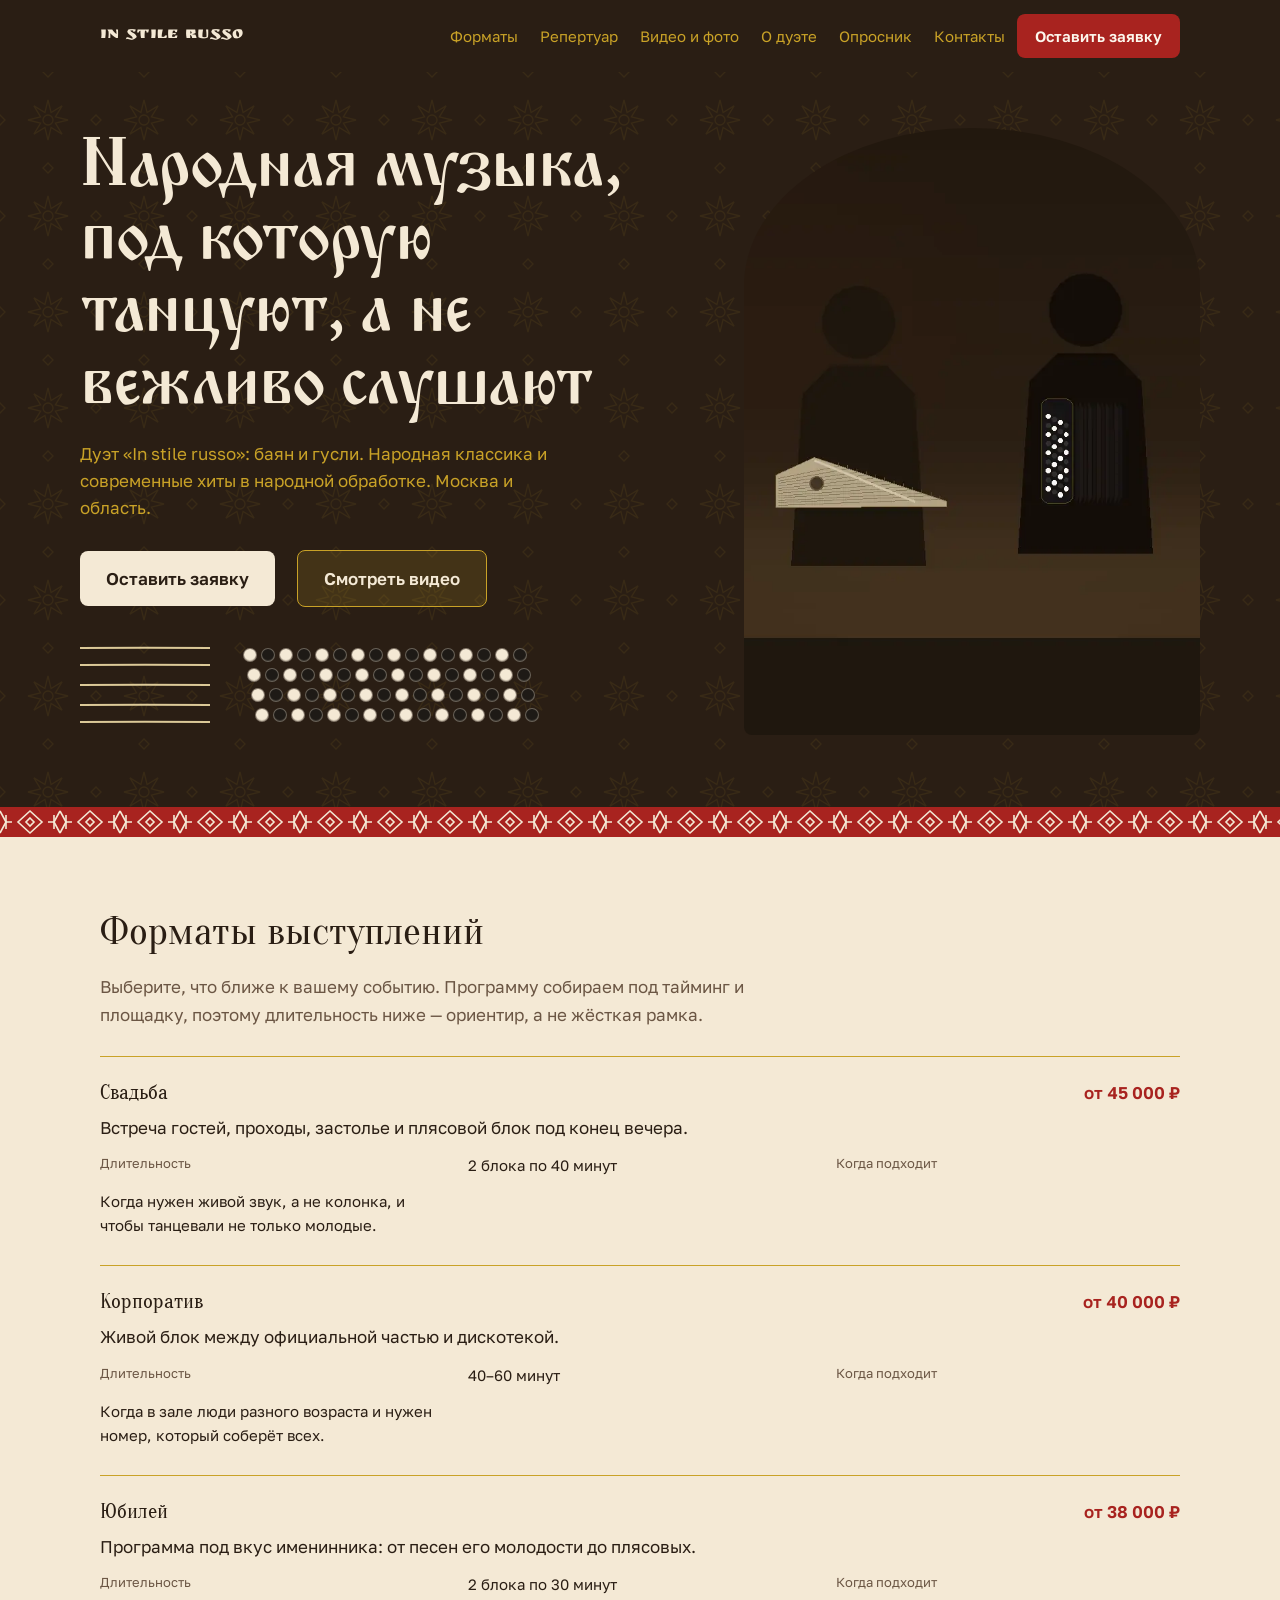
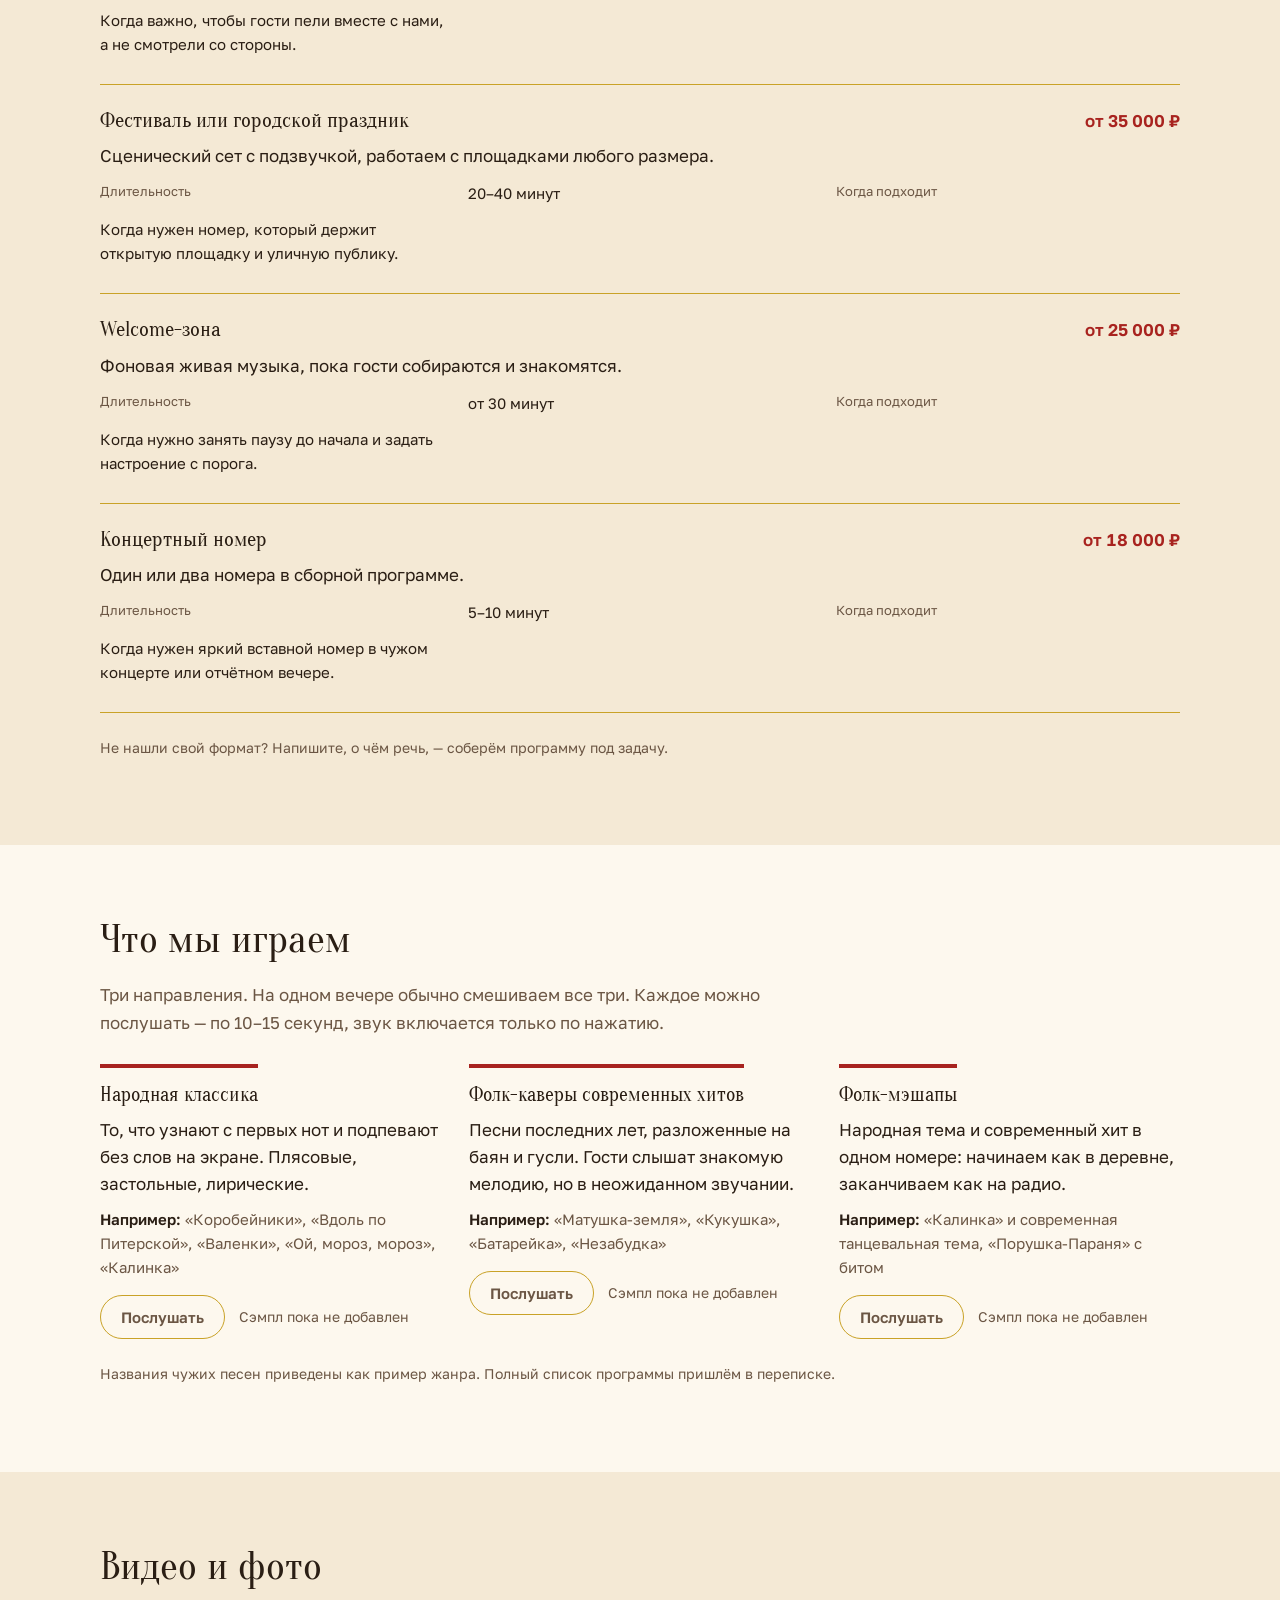
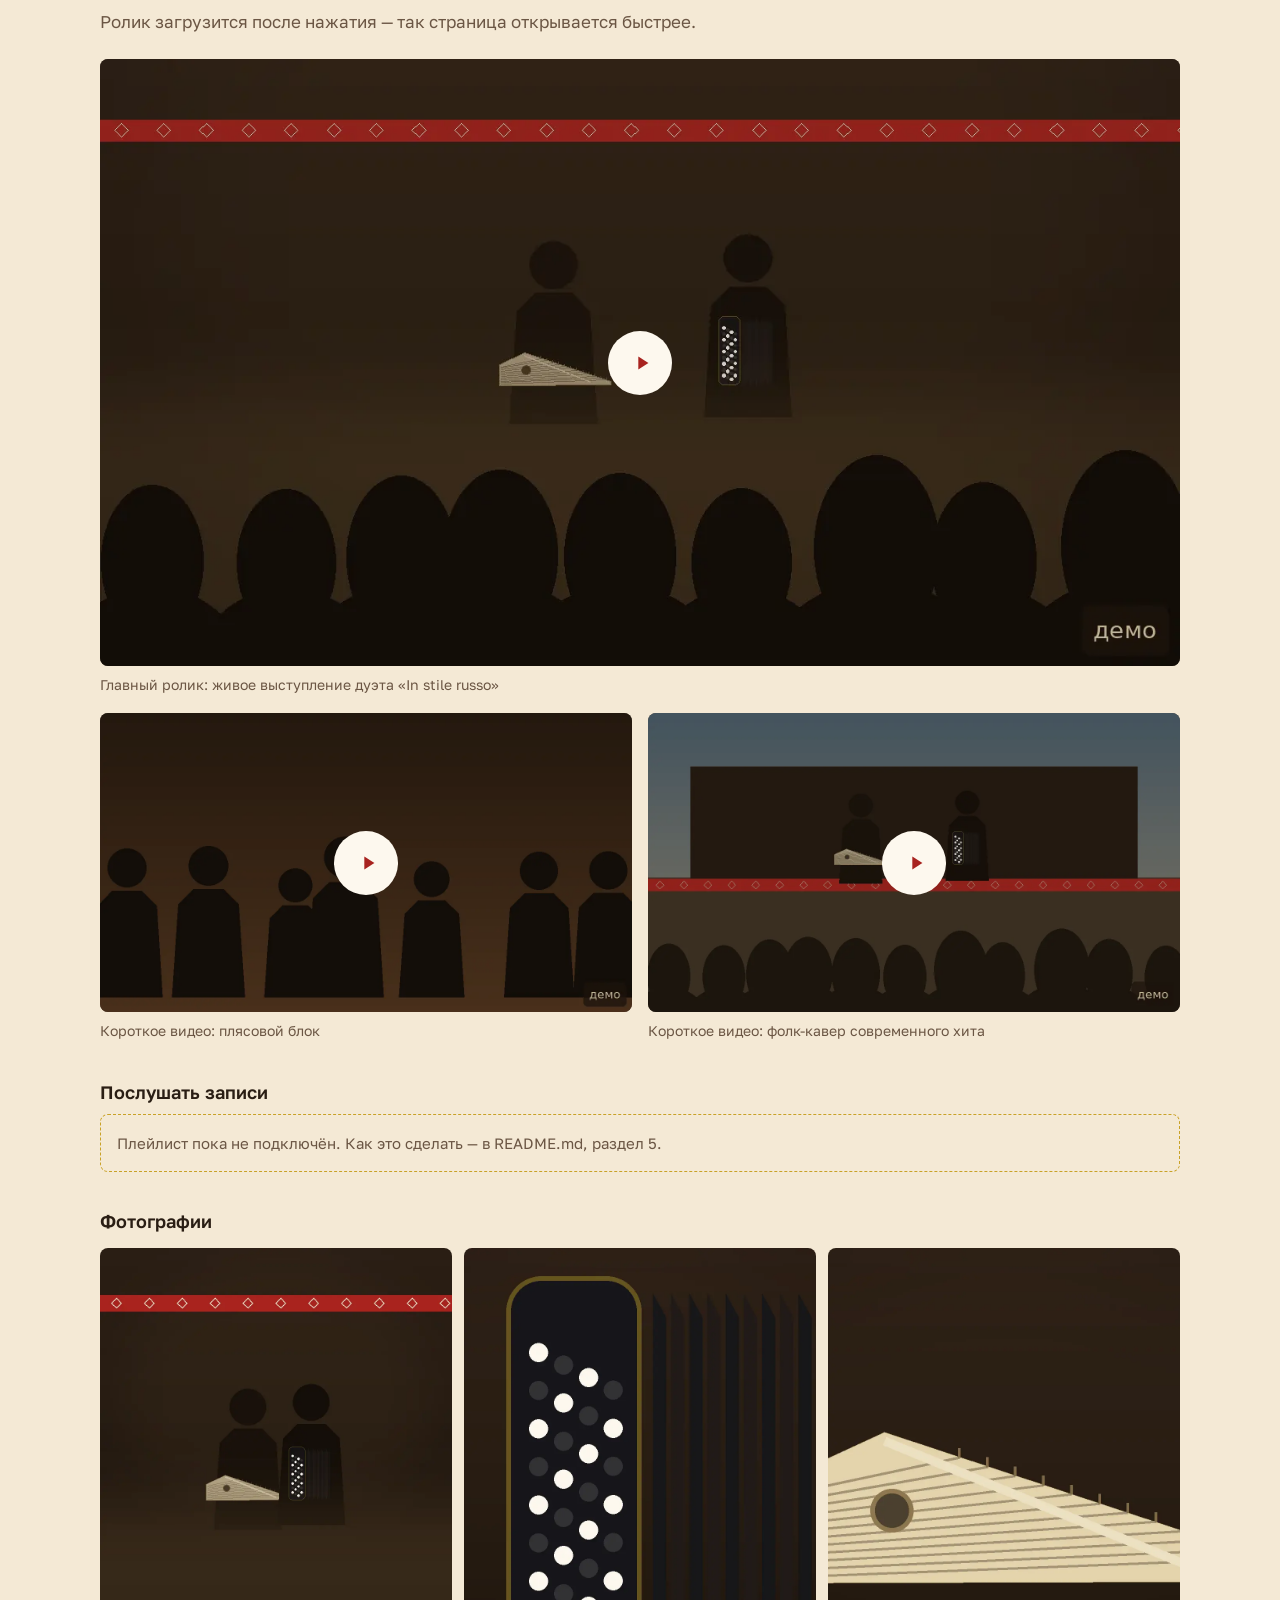
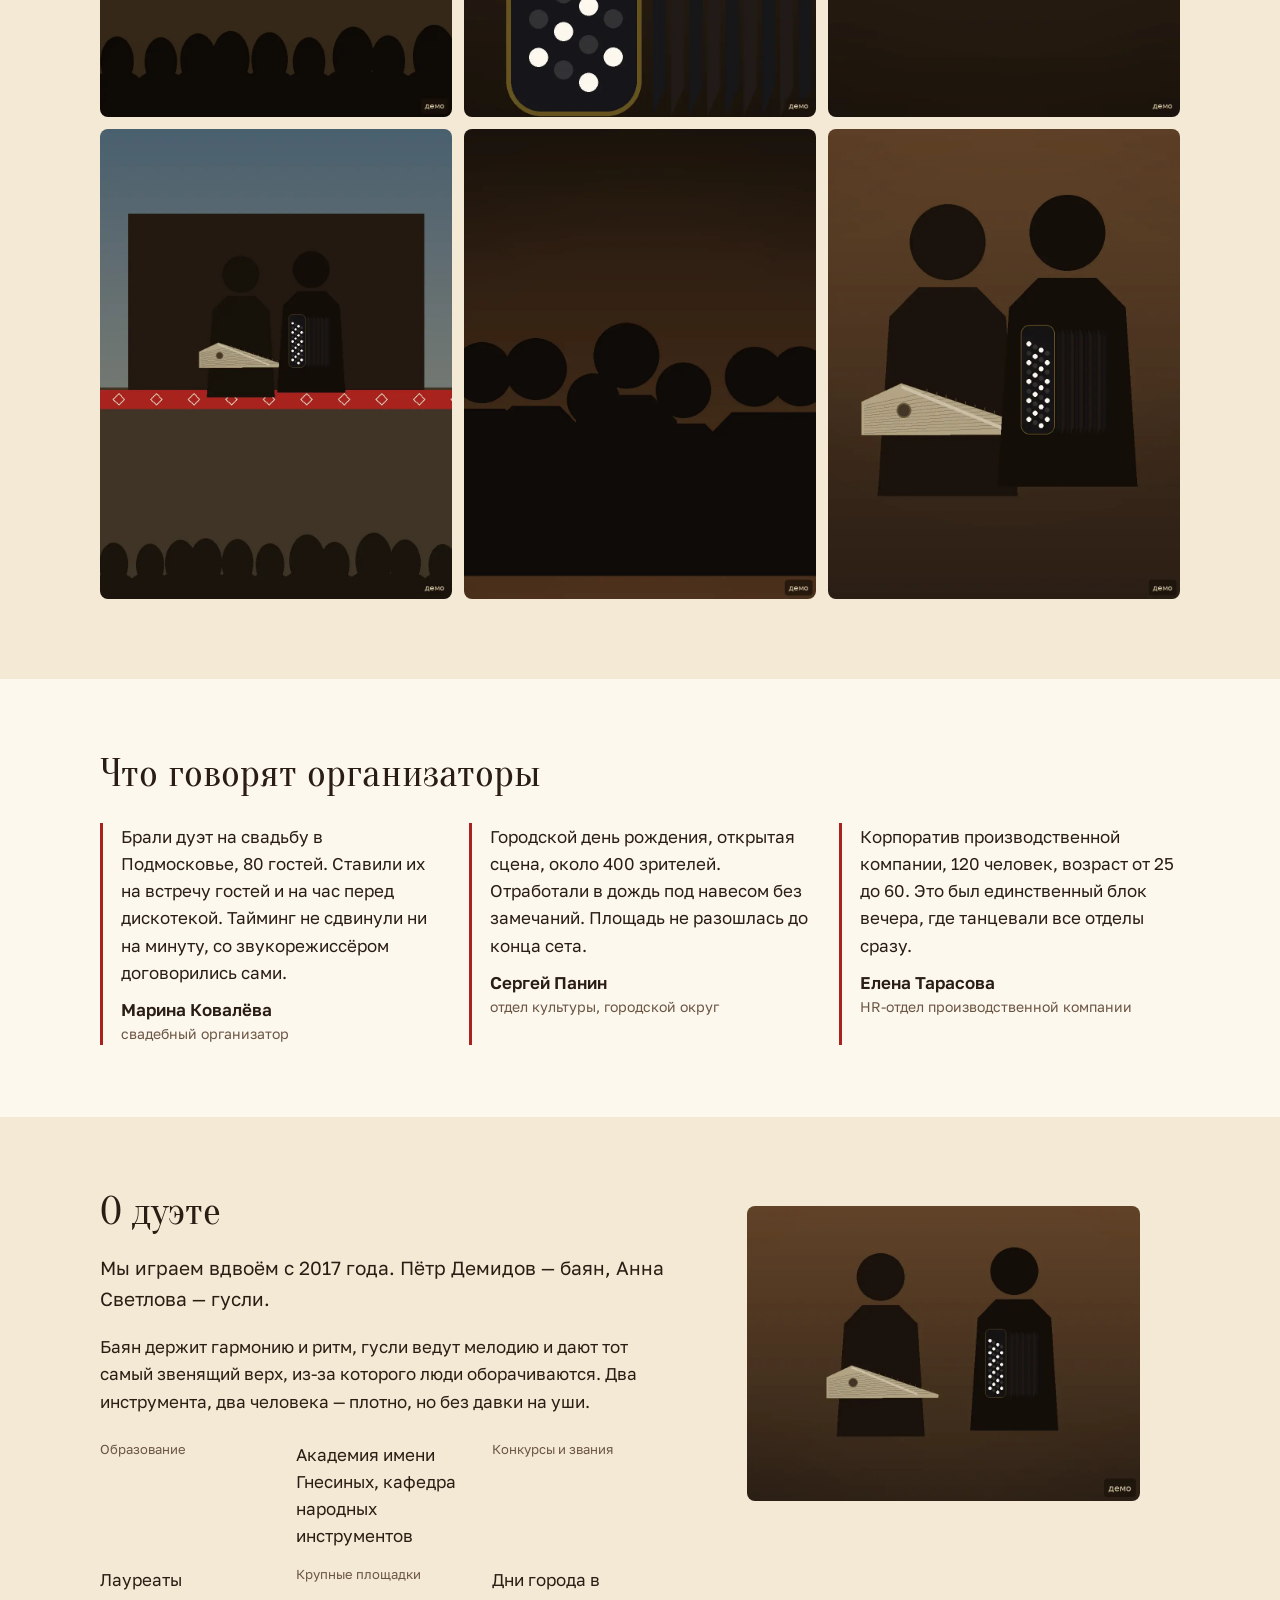
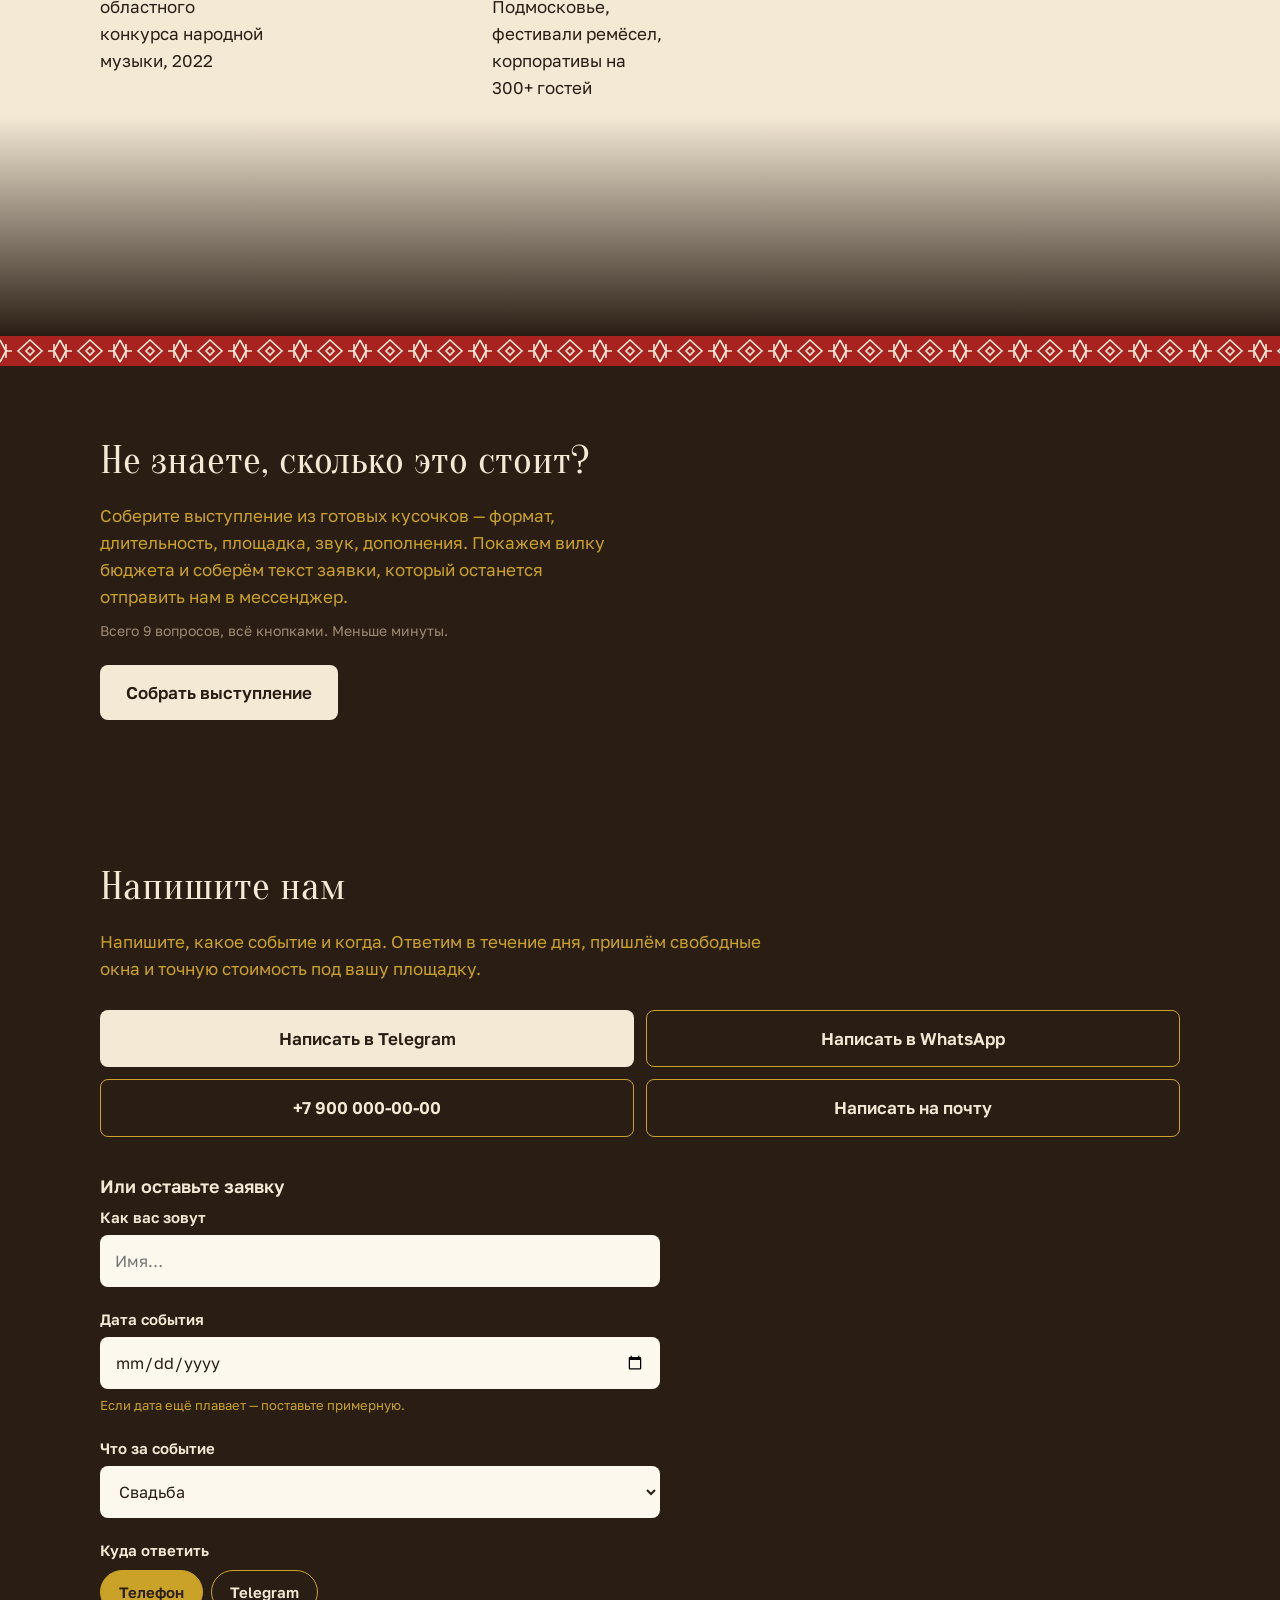
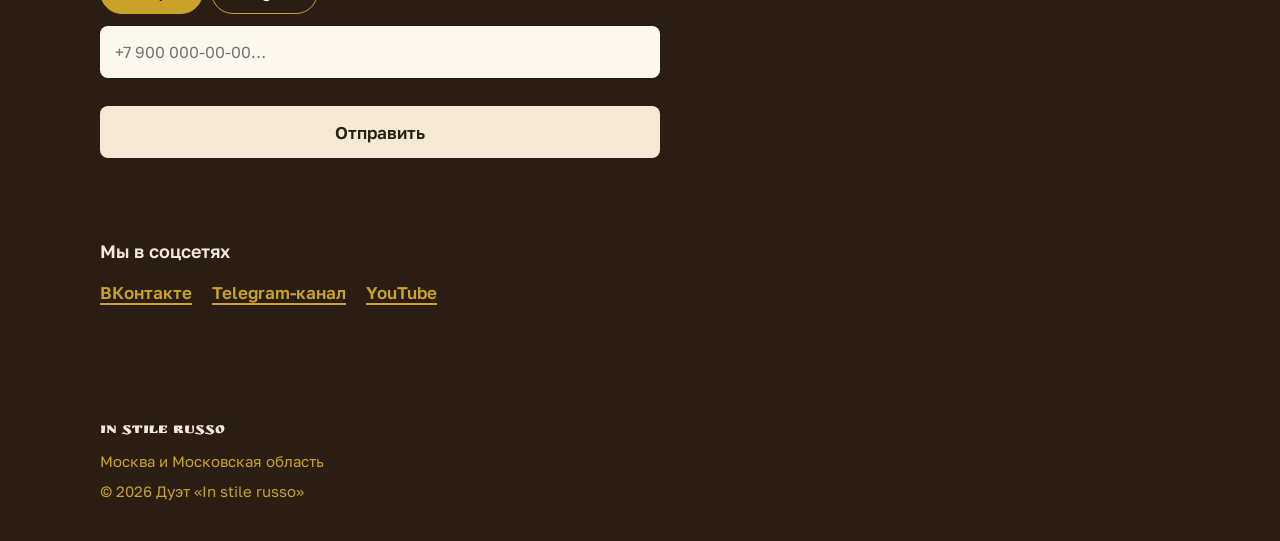
==== docs/index.html @ bb3f5e69 "feat: docs/ — a shareable demo build for GitHub Pages Ссылку на превью в claude.ai из России без VPN" ====
<!doctype html>
<html lang="ru">
<head>
<meta charset="utf-8">
<!-- interactive-widget=resizes-content: когда открывается экранная
     клавиатура, страница ужимается под неё, а не остаётся во весь экран.
     Без этого поля ввода прячутся за клавиатурой. -->
<meta name="viewport" content="width=device-width, initial-scale=1, interactive-widget=resizes-content">
<meta name="theme-color" content="#191512">

<!-- ===========================================================================
     ТЕГИ ДЛЯ ПОИСКОВИКОВ И МЕССЕНДЖЕРОВ.
     Это единственное место вне content.js, где лежит текст.
     Причина: когда ссылку кидают в Telegram или WhatsApp, их роботы
     не запускают скрипты и читают только эти строки.
     Если правите тексты в content.js (раздел 10) — продублируйте их здесь.
     =========================================================================== -->
<title>Заказать музыкантов на праздник в Москве: дуэт баяна и гуслей — In stile russo</title>
<meta name="description" content="Дуэт народных инструментов «In stile russo»: баян и гусли на свадьбу, корпоратив, юбилей и городской праздник в Москве. Народная классика и современные хиты в народной обработке. Видео, форматы, стоимость.">

<meta property="og:type" content="website">
<meta property="og:site_name" content="In stile russo">
<meta property="og:title" content="Дуэт баяна и гуслей на праздник в Москве — In stile russo">
<meta property="og:description" content="Народная классика и современные хиты в народной обработке. Свадьбы, корпоративы, городские праздники.">
<meta property="og:image" content="img/og.webp">
<meta property="og:image:alt" content="Дуэт «In stile russo»: баян и гусли">
<meta property="og:locale" content="ru_RU">
<meta name="twitter:card" content="summary_large_image">

<meta name="robots" content="noindex, nofollow">
<link rel="canonical" href="https://nmoskalev10.github.io/praktika">

<link rel="icon" href="favicon/favicon.svg" type="image/svg+xml">
<link rel="icon" href="favicon/favicon-32.png" sizes="32x32" type="image/png">
<link rel="apple-touch-icon" href="favicon/apple-touch-icon.png">

<link rel="preconnect" href="https://fonts.googleapis.com">
<link rel="preconnect" href="https://fonts.gstatic.com" crossorigin>
<link rel="stylesheet" href="https://fonts.googleapis.com/css2?family=Golos+Text:wght@400;600&family=Monomakh&family=Oranienbaum&family=Ruslan+Display&display=swap">
<link rel="stylesheet" href="style.css">

<!-- Тексты и логика. defer: браузер сначала разбирает всю разметку,
     затем сразу выполняет оба файла — до первой отрисовки, поэтому
     страница не успевает мелькнуть пустой. -->
<script src="content.js" defer></script>
<script src="script.js" defer></script>

<!-- Страховка: без скриптов или при ошибке в них страница всё равно
     показывается, просто без подставленных текстов. -->
<noscript><style>body { visibility: visible !important; }</style></noscript>
<script>setTimeout(function () { document.documentElement.classList.add('ready'); }, 2000);</script>

<script type="application/ld+json">
{
  "@context": "https://schema.org",
  "@type": "MusicGroup",
  "name": "In stile russo",
  "alternateName": "Дуэт народных инструментов «In stile russo»",
  "genre": ["Русская народная музыка", "Фолк-кроссовер"],
  "description": "Дуэт баяна и гуслей: народная классика и современные хиты в народной обработке. Выступления на свадьбах, корпоративах, юбилеях и городских праздниках.",
  "url": "https://nmoskalev10.github.io/praktika",
  "image": "https://nmoskalev10.github.io/praktika/img/og.webp",
  "areaServed": { "@type": "City", "name": "Москва" },
  "location": { "@type": "Place", "address": { "@type": "PostalAddress", "addressLocality": "Москва", "addressCountry": "RU" } },
  "member": [
    { "@type": "Person", "name": "Пётр Демидов" },
    { "@type": "Person", "name": "Анна Светлова" }
  ],
  "telephone": "+79000000000",
  "email": "privet@example.com",
  "sameAs": ["https://example.com/instilerusso", "https://example.com/instilerusso_channel", "https://example.com/@instilerusso"]
}
</script>
</head>

<body>

<a class="skip-link" href="#main" data-text="ui.skipLink"></a>

<header class="header" id="header">
  <div class="header__inner">
    <a class="brand" href="#top" data-text="brand.name" translate="no"></a>
    <nav class="nav" aria-label="" data-attr-aria-label="ui.navLabel">
      <ul class="nav__list" id="nav-list"></ul>
    </nav>
    <a class="btn btn--compact header__cta" href="#contacts" data-text="cta"></a>
  </div>
</header>

<main id="main">

  <!-- ПЕРВЫЙ ЭКРАН -->
  <section class="hero" id="top">
    <div class="hero__pattern" aria-hidden="true"></div>
    <div class="hero__inner">
      <div class="hero__text">
        <h1 class="hero__title" data-text="hero.title"></h1>
        <p class="hero__subtitle" data-text="hero.subtitle"></p>
        <div class="hero__actions">
          <a class="btn btn--primary" href="#contacts" data-text="cta"></a>
          <a class="btn btn--ghost hero__video-link" href="#media" data-text="hero.secondaryLink"></a>
        </div>
        <!-- Два инструмента дуэта. Слева струны гуслей: в покое дуга
             сплющена в прямую линию, при щипке распрямляется и затухает.
             Справа правая клавиатура баяна — круглые кнопки косыми рядами,
             они утапливаются при нажатии. Всё на transform. -->
        <div class="duet" aria-hidden="true">
          <div class="strings" id="strings"></div>
          <div class="keys" id="keys"></div>
        </div>
      </div>
      <figure class="hero__figure">
        <img class="hero__photo" id="hero-photo" alt="" decoding="async" fetchpriority="high">
      </figure>
    </div>
  </section>

  <div class="band band--right" aria-hidden="true"></div>

  <!-- ФОРМАТЫ -->
  <section class="section" id="formats">
    <div class="wrap">
      <h2 class="section__title" data-text="formats.title"></h2>
      <p class="section__intro" data-text="formats.intro"></p>
      <!-- tabindex нужен, чтобы ленту можно было листать с клавиатуры -->
      <ul class="formats" id="formats-list" tabindex="0" aria-label="" data-attr-aria-label="ui.formatsLabel"></ul>
      <p class="visually-hidden" data-text="ui.formatsScrollHint"></p>
      <div class="formats__dots" id="formats-dots"></div>
      <p class="section__note" data-text="formats.note"></p>
    </div>
  </section>

  <!-- РЕПЕРТУАР -->
  <section class="section section--paper reveal reveal--stagger" id="repertoire">
    <div class="wrap">
      <h2 class="section__title" data-text="repertoire.title"></h2>
      <p class="section__intro" data-text="repertoire.intro"></p>
      <div class="repertoire" id="repertoire-list"></div>
      <p class="section__note" data-text="repertoire.note"></p>
    </div>
  </section>

  <!-- ВИДЕО, АУДИО, ФОТО -->
  <section class="section reveal" id="media">
    <div class="wrap">
      <h2 class="section__title" data-text="media.title"></h2>
      <p class="section__intro" data-text="media.videoNote"></p>
      <div class="video video--main" id="video-main"></div>
      <div class="video-row" id="video-row"></div>

      <h3 class="subtitle" data-text="media.audio.title"></h3>
      <div class="audio" id="audio"></div>

      <h3 class="subtitle" data-text="media.photosTitle"></h3>
      <p class="visually-hidden" data-text="ui.photosScrollHint"></p>
      <ul class="photos" id="photos"></ul>
    </div>
  </section>

  <!-- ОТЗЫВЫ -->
  <section class="section section--paper reveal" id="reviews">
    <div class="wrap">
      <h2 class="section__title" data-text="reviews.title"></h2>
      <div class="reviews" id="reviews-list"></div>
    </div>
  </section>

  <!-- О ДУЭТЕ -->
  <section class="section" id="about">
    <div class="wrap about">
      <div class="about__text">
        <h2 class="section__title" data-text="about.title"></h2>
        <p class="about__lead" data-text="about.lead"></p>
        <p data-text="about.sound"></p>
        <dl class="credentials" id="credentials"></dl>
      </div>
      <figure class="about__figure">
        <img class="about__photo" id="about-photo" alt="" loading="lazy" decoding="async">
      </figure>
    </div>
  </section>

  <div class="band band--left" aria-hidden="true"></div>

  <!-- ВРЕЗКА ОПРОСНИКА.
       Сам опросник живёт на отдельной странице brief.html: семьдесят
       с лишним кнопок на главной превращались в стену, которую надо
       пролистывать до контактов. Здесь только приглашение. -->
  <section class="section section--ink" id="brief">
    <div class="wrap">
      <div class="teaser">
        <h2 class="section__title" data-text="brief.teaser.title"></h2>
        <p class="teaser__text" data-text="brief.teaser.text"></p>
        <p class="teaser__note" id="teaser-note"></p>
        <a class="btn btn--primary teaser__btn" href="brief.html" data-text="brief.teaser.button"></a>
      </div>
    </div>
  </section>

  <!-- КОНТАКТЫ -->
  <section class="section section--ink" id="contacts">
    <div class="wrap">
      <h2 class="section__title" data-text="contacts.title"></h2>
      <p class="section__intro" data-text="contacts.lead"></p>

      <div class="contacts__buttons" id="contact-buttons"></div>

      <div class="form-block">
        <h3 class="subtitle" data-text="contacts.form.title"></h3>
        <form class="form" id="lead-form" novalidate>
          <p class="form__row">
            <label class="form__label" for="f-name" data-text="contacts.form.fields.name.label"></label>
            <input class="form__input" id="f-name" name="name" type="text" autocomplete="name" required>
          </p>
          <p class="form__row">
            <label class="form__label" for="f-date" data-text="contacts.form.fields.date.label"></label>
            <input class="form__input" id="f-date" name="date" type="date" required>
            <span class="form__hint" data-text="contacts.form.fields.date.hint"></span>
          </p>
          <p class="form__row">
            <label class="form__label" for="f-type" data-text="contacts.form.fields.type.label"></label>
            <select class="form__input" id="f-type" name="event_type"></select>
          </p>
          <p class="form__row">
            <label class="form__label" id="f-contact-label" for="f-contact" data-text="contacts.form.fields.contact.label"></label>
            <!-- Переключатель заполняет скрипт. От выбора зависит, какая
                 клавиатура откроется: цифровая для номера, обычная для ника. -->
            <span class="modes" id="contact-modes" role="radiogroup" aria-labelledby="f-contact-label"></span>
            <input class="form__input" id="f-contact" name="contact" type="text" autocomplete="tel" inputmode="tel" spellcheck="false" required>
          </p>
          <button class="btn btn--primary form__submit" type="submit" id="form-submit" data-text="contacts.form.submit"></button>
          <p class="form__status" id="form-status" role="status" aria-live="polite"></p>
        </form>
      </div>

      <div class="social">
        <h3 class="subtitle" data-text="contacts.socialTitle"></h3>
        <ul class="social__list" id="social-list"></ul>
      </div>
    </div>
  </section>

</main>

<footer class="footer">
  <div class="wrap footer__inner">
    <p class="footer__brand" data-text="brand.name" translate="no"></p>
    <p data-text="footer.city"></p>
    <p class="footer__copy" id="footer-copy"></p>
  </div>
</footer>

<div class="sticky" id="sticky" hidden>
  <nav class="sticky__inner" aria-label="" data-attr-aria-label="ui.stickyLabel" id="sticky-inner"></nav>
</div>


<!-- ===========================================================================
     ЯНДЕКС.МЕТРИКА.
     Чтобы включить: впишите номер счётчика в content.js (раздел 11),
     затем снимите обрамление комментария вокруг блока ниже.
     Как именно — в README.md, раздел 7.
     =========================================================================== -->
<!--
<script>
   (function(m,e,t,r,i,k,a){m[i]=m[i]||function(){(m[i].a=m[i].a||[]).push(arguments)};
   m[i].l=1*new Date();
   for (var j = 0; j < document.scripts.length; j++) {if (document.scripts[j].src === r) { return; }}
   k=e.createElement(t),a=e.getElementsByTagName(t)[0],k.async=1,k.src=r,a.parentNode.insertBefore(k,a)})
   (window, document, "script", "https://mc.yandex.ru/metrika/tag.js", "ym");

   ym(CONTENT.metrika.counterId, "init", { clickmap:true, trackLinks:true, accurateTrackBounce:true });
</script>
<noscript><div><img src="https://mc.yandex.ru/watch/НОМЕР_СЧЁТЧИКА" style="position:absolute; left:-9999px;" alt=""></div></noscript>
-->

</body>
</html>
---- docs/style.css ----
/* ============================================================================
   In stile russo — стили.
   Порядок: токены → сброс → типографика → кнопки → блоки сверху вниз →
   планшет/десктоп в самом конце.
   Верстка мобильная: базовые правила написаны под экран 360 px,
   медиазапросы только расширяют.
   ============================================================================ */

/* --- 1. Токены: цвета, шрифты, размеры ----------------------------------- */

/* Подменные шрифты на те доли секунды, пока грузятся заголовочные.
   Каждый берёт метрики системного Georgia и растягивается коэффициентом
   size-adjust так, чтобы строка занимала ту же ширину, что и настоящий
   шрифт. Без этого в момент подмены текст перескакивает и страница
   дёргается — поисковики считают это дефектом (CLS).
   Коэффициенты не выдуманы: замерены в браузере, ширина одной и той же
   строки в настоящем шрифте делится на ширину в Georgia. */
@font-face {
  font-family: 'Monomakh fallback';
  src: local('Georgia'), local('Times New Roman'), local('Liberation Serif'), local('Tinos');
  size-adjust: 102%;
  font-display: swap;
}
@font-face {
  font-family: 'Oranienbaum fallback';
  src: local('Georgia'), local('Times New Roman'), local('Liberation Serif'), local('Tinos');
  size-adjust: 98%;
  font-display: swap;
}
/* Ruslan Display — жирный плакатный шрифт, он в полтора раза шире
   Georgia, отсюда 160%. */
@font-face {
  font-family: 'Ruslan Display fallback';
  src: local('Georgia'), local('Times New Roman'), local('Liberation Serif'), local('Tinos');
  size-adjust: 160%;
  font-display: swap;
}

:root {
  /* Палитра снята с самих гуслей: медовая дека из клёна, тёмная резьба
     по краю, латунные струны. */
  --ink: #2a1e14;          /* тёмное дерево, цвет резьбы и прожига */
  --paper: #f4e9d5;        /* фон страницы — светлая медовая дека */
  --white: #fdf8ee;        /* плашки и поля, самый светлый тон деки */
  --accent: #a8231f;       /* русский красный с орнаментов: кнопки, ссылки, акцент */
  --accent-soft: #c9a227;  /* латунь струн: линии, узор, струны */
  --muted: #6b5644;        /* второстепенный текст */

  --wrap: 1120px;
  --gap: 20px;
  /* Шаг панели инструментов: одна струна слева и один ряд кнопок справа
     занимают ровно столько. Отсюда струны и ряды идут на одной высоте. */
  --panel-step: 20px;             /* расстояние между соседними рядами */
  --panel-key: 14px;              /* размер кнопки, он же высота ряда */
  --panel-gap: 4px;               /* просвет между кнопками по горизонтали */
  --radius: 8px;

  /* Три заголовочных шрифта, у каждого своя работа.
     display — только главный заголовок первого экрана: уставное
     письмо, как в старых рукописях. Читается медленно, поэтому
     больше нигде не стоит.
     heading — все остальные заголовки: узкая антиква, влезает
     в 360 px и не спорит с первым экраном.
     brand — только название дуэта в шапке и подвале: плакатный
     шрифт, он и держит русский характер.
     Текст абзацев везде один — Golos Text. Декоративный шрифт
     в абзацах убивает читаемость на телефоне. */
  --font-display: 'Monomakh', 'Monomakh fallback', Georgia, 'Times New Roman', serif;
  --font-heading: 'Oranienbaum', 'Oranienbaum fallback', Georgia, 'Times New Roman', serif;
  --font-brand: 'Ruslan Display', 'Ruslan Display fallback', Georgia, 'Times New Roman', serif;
  --font-text: 'Golos Text', system-ui, -apple-system, 'Segoe UI', sans-serif;

  color-scheme: light;
}

/* Тексты подставляет скрипт, поэтому долю секунды разметка пуста.
   Прячем её на это время: иначе страница успевает нарисоваться пустой,
   а потом резко вырастает — поисковики считают это дефектом.
   Класс ready ставится скриптом; если скрипты выключены или сломались,
   страницу открывают запасные правила в index.html. */
html:not(.ready) body { visibility: hidden; }

/* --- 2. Сброс ------------------------------------------------------------- */

*, *::before, *::after { box-sizing: border-box; }

html { -webkit-text-size-adjust: 100%; scroll-behavior: smooth; }

body {
  margin: 0;
  background: var(--paper);
  color: var(--ink);
  font-family: var(--font-text);
  font-size: 16px;
  line-height: 1.6;
  overflow-x: hidden;             /* страховка от горизонтального скролла */
  touch-action: manipulation;      /* убирает задержку двойного тапа */
  /* Браузер на телефоне сам рисует серый прямоугольник по касанию —
     он не знает формы элемента и портит круглые точки и тонкие струны.
     Выключаем: у каждого элемента ниже есть собственный отклик на нажатие. */
  -webkit-tap-highlight-color: transparent;
}

img { max-width: 100%; height: auto; display: block; }

ul, ol { margin: 0; padding: 0; list-style: none; }

[hidden] { display: none !important; }

p { margin: 0 0 1em; }

h1, h2, h3 { margin: 0 0 .5em; font-family: var(--font-heading); font-weight: 400; line-height: 1.1; text-wrap: balance; }

:target { scroll-margin-top: 84px; }

/* --- 3. Доступность ------------------------------------------------------- */

/* Видимый фокус на всём, что можно нажать с клавиатуры */
:focus-visible {
  outline: 3px solid var(--accent);
  outline-offset: 2px;
  border-radius: 3px;
}
/* На тёмных экранах красная обводка не видна — делаем светлую */
.hero :focus-visible,
.section--ink :focus-visible,
.footer :focus-visible { outline-color: var(--white); }

.visually-hidden {
  position: absolute; width: 1px; height: 1px;
  margin: -1px; padding: 0; border: 0;
  clip-path: inset(50%); overflow: hidden; white-space: nowrap;
}

.skip-link {
  position: absolute; left: 8px; top: -60px; z-index: 100;
  padding: 12px 16px; border-radius: var(--radius);
  background: var(--white); color: var(--accent);
  font-weight: 600; text-decoration: none;
  transition: top 150ms ease;
}
.skip-link:focus-visible { top: 8px; }

/* --- 4. Сетка ------------------------------------------------------------- */

.wrap {
  width: 100%;
  max-width: var(--wrap);
  margin: 0 auto;
  padding-inline: var(--gap);
}

.section { padding-block: 48px; }
.section--paper { background: var(--white); }
.section--ink { background: var(--ink); color: var(--paper); }

.section__title { font-size: clamp(26px, 7vw, 40px); }
.section__intro { max-width: 62ch; color: var(--muted); }
.section--ink .section__intro { color: var(--accent-soft); }
.section__note { margin-top: 24px; font-size: 14px; color: var(--muted); }
.section--ink .section__note { color: var(--accent-soft); }

.subtitle {
  margin-top: 40px;
  font-family: var(--font-text);
  font-size: 18px;
  font-weight: 600;
}

/* --- 4a. Орнаментальная лента ---------------------------------------------
   Ромбы с отростками — мотив с русской набойки и вышивки. Лента режет
   страницу на части и объявляет смену раздела. Рисуется одним фоном,
   никаких картинок грузить не нужно. */
.band {
  height: 30px;
  background-color: var(--accent);
  position: relative;
  overflow: hidden;                 /* уезжающий узор не вылезает за края */
}

/* Сам узор лежит в псевдоэлементе и медленно едет вбок.
   Псевдоэлемент шире полосы ровно на одну плитку — 60 px. Сдвинувшись
   на эту плитку, картинка совпадает сама с собой, поэтому шва не видно
   и движение выглядит бесконечным. Скорость 60 px за 5 с: узор идёт
   медленнее, чем читается текст, и не отвлекает.
   Двигается transform — браузер не пересчитывает вёрстку, а только
   сдвигает готовый слой. */
.band::before {
  content: '';
  position: absolute;
  top: 0;
  bottom: 0;
  left: 0;
  width: calc(100% + 60px);
  background-image: url("data:image/svg+xml,%3Csvg xmlns='http://www.w3.org/2000/svg' width='60' height='30' viewBox='0 0 60 30'%3E%3Cg fill='none' stroke='%23f4e9d5' stroke-width='1.6'%3E%3Cpath d='M30 4L42 15L30 26L18 15Z'/%3E%3Cpath d='M30 11L34 15L30 19L26 15Z'/%3E%3Cpath d='M0 4L6 15L0 26M60 4L54 15L60 26'/%3E%3Cpath d='M12 15h-6M54 15h-6'/%3E%3Cpath d='M6 8v14M54 8v14'/%3E%3C/g%3E%3C/svg%3E");
  background-size: 60px 30px;
  background-repeat: repeat-x;
}

/* Верхняя лента идёт вправо, нижняя — влево: две встречные полосы
   читаются как движение, а не как съехавшая вёрстка.
   Класс animate ставит скрипт, поэтому при выключенных скриптах
   ленты просто стоят на месте. */
.animate .band--right::before { animation: band-right 5s linear infinite; }
.animate .band--left::before { animation: band-left 5s linear infinite; }

@keyframes band-right {
  from { transform: translateX(-60px); }
  to   { transform: translateX(0); }
}
@keyframes band-left {
  from { transform: translateX(0); }
  to   { transform: translateX(-60px); }
}

/* --- 5. Кнопки и ссылки --------------------------------------------------- */

.btn {
  display: inline-flex;
  align-items: center;
  justify-content: center;
  min-height: 52px;              /* палец попадает без промаха */
  padding: 14px 26px;
  border: 0;
  border-radius: var(--radius);
  background: var(--accent);
  color: var(--white);
  font-family: var(--font-text);
  font-size: 17px;
  font-weight: 600;
  text-decoration: none;
  cursor: pointer;
  transition: background-color 160ms ease, color 160ms ease, transform 160ms ease;
}
/* Наведение чуть приподнимает кнопку, нажатие — вжимает,
   как настоящую клавишу. Двигается только transform. */
.btn:hover { background: #8d1c19; transform: translateY(-2px); }
/* Вжатие заметное: на телефоне наведения нет, а палец закрывает
   половину кнопки — слабый отклик там просто не виден. */
.btn:active { background: #6b1410; transform: translateY(0) scale(.94); }

/* На тёмном фоне тёмно-красная кнопка сливается — выворачиваем наизнанку */
.hero .btn--primary,
.section--ink .btn--primary { background: var(--paper); color: var(--ink); }
.hero .btn--primary:hover,
.section--ink .btn--primary:hover { background: var(--white); }
.hero .btn--primary:active,
.section--ink .btn--primary:active { background: var(--accent-soft); color: var(--ink); }

.btn--compact { min-height: 44px; padding: 10px 18px; font-size: 15px; }

/* Второстепенная кнопка первого экрана: своя заливка и своя обводка.
   Раньше это была ссылка с подчёркиванием — рядом с крупной кнопкой
   заявки она читалась как служебная строчка, а не как действие. */
.btn--ghost {
  background: rgba(201, 162, 39, .16);
  border: 1.5px solid var(--accent-soft);
  color: var(--paper);
}
.btn--ghost:hover { background: rgba(201, 162, 39, .3); }
.btn--ghost:active {
  background: var(--accent-soft);
  color: var(--ink);
  border-color: var(--accent-soft);
}

.btn--outline {
  background: transparent;
  border: 1.5px solid var(--accent-soft);
  color: var(--paper);
}
.btn--outline:hover { background: rgba(255, 255, 255, .1); }
.btn--outline:active { background: var(--accent-soft); color: var(--accent); border-color: var(--accent-soft); }

/* Подчёркивание не мигает, а выезжает сбоку: полоска растягивается
   от левого края через transform, поэтому вёрстка не пересчитывается. */
.link-underline {
  position: relative;
  display: inline-flex;
  align-items: center;
  min-height: 44px;
  color: inherit;
  font-weight: 600;
  text-decoration: none;
}
.link-underline::after {
  content: '';
  position: absolute;
  left: 0; right: 0; bottom: 10px;
  height: 2px;
  background: currentColor;
  transform: scaleX(1);
  transform-origin: left center;
  transition: transform 220ms cubic-bezier(.2, .7, .2, 1);
}
.link-underline:hover::after { animation: underline-sweep 380ms cubic-bezier(.2, .7, .2, 1); }
.link-underline:active { opacity: .65; }

@keyframes underline-sweep {
  0%   { transform: scaleX(0); transform-origin: left center; }
  100% { transform: scaleX(1); transform-origin: left center; }
}

/* --- 6. Шапка ------------------------------------------------------------- */

.header {
  position: sticky; top: 0; z-index: 40;
  background: var(--ink);
  color: var(--paper);
}
.header__inner {
  display: flex;
  align-items: center;
  gap: 12px;
  max-width: var(--wrap);
  margin: 0 auto;
  padding: 10px var(--gap);
}
.brand {
  display: inline-flex;
  align-items: center;
  min-height: 44px;                /* палец должен попадать по ссылке */
  font-family: var(--font-brand);
  font-weight: 400;
  font-size: 17px;
  /* Плакатный шрифт и так плотный: сжимать его нельзя, буквы слипнутся.
     Наоборот, чуть разводим — так читается название. */
  letter-spacing: .02em;
  color: var(--paper);
  text-decoration: none;
  margin-right: auto;
}
.nav { display: none; }               /* на телефоне меню прячем, есть липкая кнопка */
.nav__list { display: flex; gap: 22px; }
.nav__list a {
  display: inline-flex;
  align-items: center;
  min-height: 44px;
  color: var(--accent-soft);
  font-size: 15px;
  text-decoration: none;
}
.nav__list a:hover { color: var(--white); text-decoration: underline; text-underline-offset: 4px; }
.nav__list a:active { color: var(--white); opacity: .7; }

/* --- 7. Первый экран ------------------------------------------------------ */

.hero {
  position: relative;
  overflow: hidden;
  background: var(--ink);
  color: var(--paper);
  padding-block: 40px 48px;
  padding-inline: var(--gap);
}

/* Восьмиконечная розетка — та, что прожигают на деке гуслей.
   Статичный фон первого экрана, цвет латуни при низкой яркости. */
.hero__pattern {
  position: absolute;
  inset: 0;
  opacity: .09;
  /* Плитка 96×96: розетка ровно в центре, четыре ромба ровно на серединах
     сторон. Каждый краевой ромб нарисован половиной здесь и половиной
     в соседней плитке, поэтому шва не видно, а узор выглядит одинаково
     и слева направо, и сверху вниз. */
  background-image: url("data:image/svg+xml,%3Csvg xmlns='http://www.w3.org/2000/svg' width='96' height='96' viewBox='0 0 96 96'%3E%3Cg fill='none' stroke='%23c9a227' stroke-width='1.3'%3E%3Cpath d='M48 28L51.1 40.6L62.1 33.9L55.4 44.9L68 48L55.4 51.1L62.1 62.1L51.1 55.4L48 68L44.9 55.4L33.9 62.1L40.6 51.1L28 48L40.6 44.9L33.9 33.9L44.9 40.6Z'/%3E%3Cpath d='M48 -5l5 5-5 5-5 -5z'/%3E%3Cpath d='M48 91l5 5-5 5-5 -5z'/%3E%3Cpath d='M0 43l5 5-5 5-5 -5z'/%3E%3Cpath d='M96 43l5 5-5 5-5 -5z'/%3E%3Ccircle cx='48' cy='48' r='5'/%3E%3C/g%3E%3C/svg%3E");
  background-size: 96px 96px;
}

/* --- 7a. Струны гуслей — главный приём -----------------------------------
   Каждая струна нарисована дугой, но в покое сплющена по вертикали
   почти до прямой линии. Щипок распрямляет дугу и гасит её
   колебания. Двигается только transform, вёрстка не пересчитывается.
   Толщина линии не тянется за масштабом благодаря non-scaling-stroke. */

/* Панель двух инструментов. На телефоне половины идут друг под другом:
   если поделить 360 px пополам, струны превращаются в обрубки.
   На широком экране встают рядом — так читается, что это дуэт. */
.duet {
  /* Слева струны, справа кнопки — два инструмента дуэта рядом.
     Половины ровно равные: 1fr и 1fr. Раньше правая колонка была
     шириной по содержимому, и панель выглядела перекошенной. */
  display: grid;
  grid-template-columns: 1fr 1fr;
  gap: 16px;
  align-items: center;
  margin-top: 26px;
  max-width: 460px;
}

.strings {
  /* Место под струны занято заранее: скрипт добавляет их после
     загрузки, и без этой высоты страница дёрнулась бы вниз. */
  position: relative;
  height: calc(5 * var(--panel-step));
}

/* Каждая струна стоит на своей высоте: её задаёт скрипт в --y.
   Крайние ложатся на кромку крайних рядов кнопок, средние — в просветы
   между рядами. Полоса нажатия шире самой линии: по линии в два пикселя
   пальцем не попасть. */
.string {
  position: absolute;
  left: 0;
  right: 0;
  top: calc(var(--y) - var(--panel-step) / 2);
  display: flex;
  align-items: center;
  height: var(--panel-step);       /* зона попадания курсора и пальца */
  cursor: pointer;
}
.string svg {
  width: 100%;
  height: var(--panel-step);
  display: block;
  overflow: visible;
}
/* Щипок: струна дрожит по вертикали и вспыхивает, затем гаснет.
   Пробовал два других пути и оба отпали: растягивание снаружи SVG
   утолщало линию вместе с формой (струна раздувалась в белую полосу),
   а анимация самой кривой в Chromium к отрисовке не применяется.
   Сдвиг работает везде и вёрстку не трогает. */
.string path {
  fill: none;
  /* Светлая латунь: тёмный акцент на тёмном дереве не читался вовсе */
  stroke: #e6d3a0;
  stroke-width: 2;
  vector-effect: non-scaling-stroke;
  opacity: .95;
  transition: opacity 170ms ease, stroke 170ms ease;
}
.string:hover path { opacity: 1; stroke: var(--white); }

/* Толстые струны гудят дольше тонких — длительность задаёт скрипт. */
.string.is-plucked svg {
  animation: pluck var(--ring, 900ms) cubic-bezier(.25, .6, .3, 1) both;
}
.string.is-plucked path { animation: pluck-glow var(--ring, 900ms) ease-out both; }

/* Размах щипка укладывается в шаг между струнами — 20 px,
   поэтому соседнюю он не задевает. */
@keyframes pluck {
  0%   { transform: translateY(-5px); }
  18%  { transform: translateY(4px); }
  36%  { transform: translateY(-2.6px); }
  54%  { transform: translateY(1.6px); }
  72%  { transform: translateY(-.9px); }
  86%  { transform: translateY(.4px); }
  100% { transform: translateY(0); }
}
@keyframes pluck-glow {
  0%   { stroke: #fffaf0; opacity: 1; }
  100% { stroke: #e6d3a0; opacity: .95; }
}

/* --- 7b. Кнопки баяна ----------------------------------------------------
   У баяна на правой стороне не клавиши, а круглые кнопки: пять рядов,
   каждый следующий сдвинут — поэтому ряды читаются по диагонали.
   Кнопка отзывается иначе, чем струна: не колеблется, а утапливается. */

.keys {
  display: grid;
  /* Просвет по вертикали добирает шаг до нужного: step минус размер
     кнопки. По горизонтали просвет свой, там кнопки стоят теснее. */
  row-gap: calc(var(--panel-step) - var(--panel-key));
  column-gap: var(--panel-gap);
  align-content: center;
  width: 100%;                    /* клавиатура занимает свою половину целиком */
  height: calc(5 * var(--panel-step));
  /* Крайние ряды сдвинуты в стороны на 6 px; берём 7 — на пиксель
     больше, чтобы обводка крайней кнопки не цеплялась за край. */
  padding-inline: 7px;
}

/* Ряд — сетка из равных колонок, поэтому кнопки растягиваются
   на всю ширину половины, сколько бы их ни было.
   Сдвиг ряда задаёт скрипт через transform: средний ряд стоит на месте,
   верхний и нижний уходят в разные стороны на одинаковую величину.
   Так остаётся и косина настоящей клавиатуры, и симметрия блока. */
/* Высота ряда задана явно, а не выведена из размера кнопки: кнопка
   тянется по ширине колонки и на узком экране выходит чуть меньше.
   Без этого шаг рядов уплывал и переставал совпадать со струнами. */
/* Ряд — сетка из равных колонок. Сдвиг ряда задаёт скрипт через
   transform: верхние ряды уходят влево, нижние вправо на одинаковую
   величину, поэтому косина есть, а блок остаётся симметричным. */
.keys__row {
  display: grid;
  grid-template-columns: repeat(var(--per, 8), 1fr);
  align-items: center;
  column-gap: var(--panel-gap);
  height: var(--panel-key);
}

/* Размер кнопки задан в пикселях, а не долей от ширины колонки:
   иначе он менялся бы с шириной экрана, а вместе с ним уплывал бы шаг
   рядов — и крайние струны переставали бы ложиться на кромку. */
.keys__btn {
  width: var(--panel-key);
  height: var(--panel-key);
  justify-self: center;
  padding: 0;
  /* Кнопки баяна перламутровые: светлые и плотные. */
  border: 1px solid rgba(42, 30, 20, .55);
  border-radius: 50%;
  background: var(--paper);
  box-shadow: inset 0 -1px 0 rgba(42, 30, 20, .18);
  cursor: pointer;
  transition: background-color 160ms ease, transform 160ms ease, border-color 160ms ease;
}
/* На баяне светлые и тёмные кнопки идут столбцами вдоль грифа —
   по этим полосам и находят нужный ряд, не глядя на клавиатуру. */
.keys__btn--dark {
  background: #1e1a16;
  border-color: rgba(244, 233, 213, .35);
  box-shadow: inset 0 -1px 0 rgba(244, 233, 213, .12);
}

.keys__btn:hover {
  background: var(--accent-soft);
  border-color: var(--accent-soft);
}
/* Нажатая кнопка уходит вглубь корпуса */
.keys__btn:active,
.keys__btn.is-pressed {
  background: var(--accent);
  border-color: var(--accent);
  transform: scale(.78);
}

.hero__inner { position: relative; max-width: var(--wrap); margin: 0 auto; }

.hero__title {
  font-family: var(--font-display);
  font-weight: 400;
  font-size: clamp(32px, 9vw, 70px);
  line-height: 1.04;
  letter-spacing: -.02em;
  margin-bottom: 20px;
}
/* Заголовок выезжает построчно из-под невидимой шторки.
   Строки размечает скрипт — по тому, где браузер сам перенёс текст.
   Пока скрипт не отработал, строки видны: если что-то пойдёт не так,
   заголовок останется на месте, а не пропадёт. */
.hero__title .line {
  display: block;
  overflow: hidden;
  /* запас под нижние выносы букв, чтобы шторка их не срезала */
  padding-bottom: .08em;
  margin-bottom: -.08em;
}
.hero__title .line__in { display: block; }

.animate .hero__title .line__in {
  transition: transform 420ms cubic-bezier(.2, .7, .2, 1);
}
.animate .hero__title:not(.is-in) .line__in { transform: translateY(105%); }

.hero__subtitle {
  max-width: 46ch;
  font-size: 17px;
  color: var(--accent-soft);
  margin-bottom: 28px;
}
.hero__actions { display: flex; flex-wrap: wrap; align-items: center; gap: 16px 22px; }
.hero__actions .btn { flex: 1 1 auto; min-width: 160px; }

.hero__figure { margin: 36px 0 0; }
/* Маска-арка: та же форма, что у наличника. Второй этнический элемент. */
.hero__photo {
  width: 100%;
  border-radius: 50% 50% var(--radius) var(--radius) / 26% 26% var(--radius) var(--radius);
  object-fit: cover;
  aspect-ratio: 4 / 3;
}

/* --- 8. Форматы ----------------------------------------------------------- */

/* На телефоне форматы — лента, которую листают вбок: шесть пунктов
   подряд вниз читать утомительно. Соседняя карточка нарочно выглядывает
   из-за края, чтобы было видно, что список продолжается.
   С планшета и шире возвращается обычный список. */
.formats {
  /* Сколько соседней карточки видно по краям. Одно число задаёт
     и ширину карточки, и отступы ленты — поэтому выступ слева
     и справа всегда одинаковый. */
  --peek: 18px;

  display: flex;
  gap: 12px;
  margin-top: 28px;
  overflow-x: auto;
  scroll-snap-type: x mandatory;
  overscroll-behavior-x: contain;
  padding-bottom: 10px;
  /* лента начинается от самого края экрана */
  margin-inline: calc(var(--gap) * -1);
  /* Отступ по краям равен выступу плюс промежуток между карточками.
     Ровно столько нужно, чтобы первая и последняя карточка встали
     по центру экрана, как и все остальные. */
  padding-inline: calc(var(--peek) + 12px);
}

.format {
  /* 100% считается от внутренней ширины ленты, а она уже уменьшена
     отступами выше. Из-за края выглядывает только корешок соседней
     карточки — рамка и полоска фона, без текста: обрезанные слова
     читаются как поломка. */
  flex: 0 0 100%;
  /* Карточка встаёт по центру экрана, а не прижимается к левому краю:
     иначе слева выступ 0, а справа 18 px — и лента выглядит съехавшей. */
  scroll-snap-align: center;
  /* Останавливаемся на каждой карточке. По умолчанию быстрый смах
     пролетает точки остановки насквозь и лента улетает сразу до конца:
     замерено — один резкий смах уносил на пять карточек. С always
     браузер обязан затормозить на ближайшей. */
  scroll-snap-stop: always;
  padding: 20px;
  border: 1px solid var(--accent-soft);
  border-radius: var(--radius);
  background: var(--white);
}

/* Точки под лентой: показывают, сколько всего форматов и какой открыт.
   По ним же можно переключаться нажатием. */
.formats__dots {
  display: flex;
  justify-content: center;
  margin-top: 8px;
}
.formats__dot {
  /* точка маленькая, но нажимаемая область — полноценные 44 px */
  width: 44px;
  height: 44px;
  padding: 0;
  border: 0;
  background: none;
  cursor: pointer;
  display: grid;
  place-items: center;
}
.formats__dot::before {
  content: '';
  width: 7px;
  height: 7px;
  border-radius: 50%;
  background: var(--accent-soft);
  transition: background-color 170ms ease, transform 170ms ease;
}
.formats__dot[aria-current="true"]::before {
  background: var(--accent);
  transform: scale(1.35);
}
/* Отклик на само нажатие: точка на миг становится крупнее и темнее */
.formats__dot:active::before {
  background: var(--accent);
  transform: scale(1.6);
}

.format__head {
  display: flex;
  flex-wrap: wrap;
  align-items: baseline;
  gap: 4px 16px;
}
.format__name {
  margin: 0;
  font-family: var(--font-heading);
  font-size: 21px;
  font-weight: 400;
  flex: 1 1 auto;
  min-width: 0;
}
.format__price {
  font-weight: 600;
  color: var(--accent);
  font-variant-numeric: tabular-nums;
  white-space: nowrap;
}
.format__what { margin: 8px 0 12px; }

.format__meta { display: grid; gap: 6px; margin: 0; }
.format__meta dt {
  font-size: 13px;
  color: var(--muted);
}
.format__meta dd { margin: 0 0 6px; font-size: 15px; }

/* --- 9. Репертуар --------------------------------------------------------- */

.repertoire { display: grid; gap: 32px; margin-top: 28px; }

.rep__name {
  font-family: var(--font-heading);
  font-size: 20px;
  font-weight: 400;
  margin: 0 0 10px;
  padding-top: 16px;
  border-top: 4px solid var(--accent);
  display: inline-block;
}
.rep__text { margin-bottom: 10px; }
.rep__examples { font-size: 15px; color: var(--muted); margin: 0; }
.rep__examples b { font-weight: 600; color: var(--ink); }

/* Прослушивание сэмпла. Полоса прогресса тянется через scaleX,
   а не через width — ширина заставила бы браузер пересчитывать вёрстку. */
.sample { display: flex; align-items: center; gap: 14px; margin-top: 16px; }

.sample__btn {
  flex: 0 0 auto;
  min-height: 44px;
  padding: 10px 20px;
  border: 1.5px solid var(--accent);
  border-radius: 999px;
  background: transparent;
  color: var(--accent);
  font-family: var(--font-text);
  font-size: 15px;
  font-weight: 600;
  cursor: pointer;
  transition: background-color 170ms ease, color 170ms ease, border-color 170ms ease, transform 170ms ease;
}
.sample__btn:hover { background: var(--accent); color: var(--white); }
.sample__btn:active { background: #6b1410; color: var(--white); border-color: #6b1410; transform: scale(.94); }
.sample__btn[disabled] {
  border-color: var(--accent-soft);
  color: var(--muted);
  cursor: default;
}
.sample__btn[disabled]:hover { background: transparent; color: var(--muted); }
.sample__btn[aria-pressed="true"] { background: var(--accent); color: var(--white); }

.sample__track {
  flex: 1 1 auto;
  min-width: 0;
  height: 3px;
  border-radius: 2px;
  background: var(--accent-soft);
  overflow: hidden;
}
.sample__bar {
  height: 100%;
  background: var(--accent);
  transform: scaleX(0);
  transform-origin: left center;
  transition: transform 260ms linear;
}
.sample__note { font-size: 14px; color: var(--muted); margin: 0; }

/* --- 10. Видео, аудио, фото ----------------------------------------------- */

.video { margin-top: 24px; }
.video-row { display: grid; gap: 16px; margin-top: 16px; }

.video__btn {
  position: relative;
  display: block;
  width: 100%;
  padding: 0;
  border: 0;
  background: var(--ink);
  border-radius: var(--radius);
  overflow: hidden;
  cursor: pointer;
  aspect-ratio: 16 / 9;
}
.video__poster { width: 100%; height: 100%; object-fit: cover; opacity: .82; transition: opacity 160ms ease; }
.video__btn:hover .video__poster { opacity: 1; }

.video__play {
  position: absolute;
  left: 50%; top: 50%;
  translate: -50% -50%;             /* отдельно от transform, чтобы hover им не мешал */
  width: 64px; height: 64px;
  display: grid; place-items: center;
  border-radius: 50%;
  background: var(--white);
  color: var(--accent);
  transition: transform 180ms ease;
}
.video__btn:hover .video__play { transform: scale(1.05); }
.video__btn:active .video__play { transform: scale(.96); }
.video__btn:active .video__poster { opacity: 1; }
.video__play svg { width: 22px; height: 22px; margin-left: 3px; }

.video__caption { margin: 8px 0 0; font-size: 14px; color: var(--muted); }

.video iframe, .audio iframe {
  width: 100%;
  border: 0;
  border-radius: var(--radius);
  display: block;
}
.video iframe { aspect-ratio: 16 / 9; height: auto; }

.audio { margin-top: 12px; }
.audio__note, .media__empty {
  padding: 16px;
  border: 1.5px dashed var(--accent-soft);
  border-radius: var(--radius);
  color: var(--muted);
  font-size: 15px;
  margin: 0;
}
/* На тёмном фоне серый текст не читается */
.section--ink .media__empty { color: var(--accent-soft); }

/* Лента фотографий: на телефоне листается вбок */
.photos {
  display: flex;
  gap: 12px;
  margin-top: 16px;
  overflow-x: auto;
  scroll-snap-type: x mandatory;
  overscroll-behavior-x: contain;
  padding-bottom: 8px;
}
/* Ленте фотографий нужна та же остановка: без неё смах пролистывает
   половину галереи разом. */
.photos li { flex: 0 0 76%; scroll-snap-align: start; scroll-snap-stop: always; }
.photos img {
  width: 100%;
  aspect-ratio: 3 / 4;
  object-fit: cover;
  border-radius: var(--radius);
}

/* --- 11. Отзывы ----------------------------------------------------------- */

.reviews { display: grid; gap: 28px; margin-top: 28px; }

.review {
  margin: 0;                       /* у blockquote есть свой отступ, он тут лишний */
  border-left: 3px solid var(--accent);
  padding-left: 18px;
}
.review__text { margin-bottom: 10px; }
.review__author { margin: 0; font-weight: 600; }
.review__role { margin: 0; font-size: 14px; color: var(--muted); }

/* --- 12. О дуэте ---------------------------------------------------------- */

/* Свет в зале гаснет: к концу страницы фон уходит из светлого в тёмный
   и без стыка переходит в блок контактов. Это не анимация, а обычный
   градиент — он ничего не стоит и работает даже при выключенном движении.
   Нижний отступ нужен, чтобы тёмная часть пришлась на пустое место,
   а не на текст. */
#about {
  padding-bottom: 220px;
  /* Затемнение отмеряем от низа блока, а не в процентах: так оно всегда
     приходится на пустой отступ и не ложится на текст и фотографию,
     какой бы длины ни оказался текст. */
  background: linear-gradient(to bottom, var(--paper) calc(100% - 220px), var(--ink) 100%);
}

.about { display: grid; gap: 28px; }
.about__lead { font-size: 19px; }

.credentials { margin: 24px 0 0; }
.credentials dt { font-size: 13px; color: var(--muted); }
.credentials dd { margin: 2px 0 14px; }

.about__photo {
  width: 100%;
  aspect-ratio: 4 / 3;
  object-fit: cover;
  border-radius: var(--radius);
}

/* --- 13. Контакты и форма ------------------------------------------------- */

.contacts__buttons { display: grid; gap: 12px; margin: 28px 0 8px; }
.contacts__buttons .btn { width: 100%; }

.form-block { margin-top: 40px; }
.form { display: grid; gap: 4px; max-width: 520px; }
.form__row { display: grid; gap: 6px; margin: 0 0 16px; }
.form__label { font-size: 15px; font-weight: 600; }
.form__hint { font-size: 13px; color: var(--accent-soft); }

/* Переключатель способа связи. Выбор меняет клавиатуру на телефоне. */
/* Строка формы держит отступ 6 px — этого хватает между лёгкой
   подписью и полем. Но здесь друг под другом стоят две плотные
   фигуры: залитая таблетка и поле ввода, и на таком отступе они
   читаются как склеенные. Добавляем воздуха только этому блоку,
   не трогая остальные строки формы. */
.modes {
  display: flex;
  gap: 8px;
  margin-block: 2px 6px;
}
.modes__btn {
  min-height: 44px;
  padding: 8px 18px;
  border: 1.5px solid var(--accent-soft);
  border-radius: 999px;
  background: transparent;
  color: var(--paper);
  font-family: var(--font-text);
  font-size: 15px;
  font-weight: 600;
  cursor: pointer;
  transition: background-color 160ms ease, color 160ms ease, transform 160ms ease;
}
.modes__btn:hover { background: rgba(253, 248, 238, .12); }
.modes__btn:active { transform: scale(.94); }
.modes__btn[aria-checked="true"] {
  background: var(--accent-soft);
  border-color: var(--accent-soft);
  color: var(--ink);
}

.form__input {
  min-height: 52px;
  padding: 12px 14px;
  border: 1.5px solid transparent;
  border-radius: var(--radius);
  background: var(--white);
  color: var(--ink);
  font-family: var(--font-text);
  font-size: 16px;                 /* меньше 16px — iOS зумит страницу */
  width: 100%;
}
.form__input:hover { border-color: var(--accent-soft); }
.form__input[aria-invalid="true"] { border-color: #b03030; }

.form__error { margin: 0; font-size: 14px; color: #ffb4b4; }
.form__submit { margin-top: 8px; width: 100%; }
.form__status { margin: 12px 0 0; min-height: 1.6em; font-size: 15px; }

/* Ответ формы появляется с коротким движением — человек смотрит именно
   сюда, когда нажал кнопку. */
.animate .form__status.is-answer {
  animation: answer 320ms cubic-bezier(.2, .7, .2, 1) both;
}
@keyframes answer {
  from { opacity: 0; transform: translateY(6px); }
  to   { opacity: 1; transform: none; }
}

.social { margin-top: 44px; }
.social__list { display: flex; flex-wrap: wrap; gap: 10px 20px; }
.social__list a { color: var(--accent-soft); }

/* --- 13а. Опросник --------------------------------------------------------
   Все ответы — таблетки, как переключатель в форме: по ним удобно
   попадать пальцем и сразу видно, что выбрано. Вопросов много,
   поэтому между группами воздуха больше, чем внутри группы. */

.brief { display: grid; gap: 26px; margin-top: 30px; }

.brief__label {
  display: block;
  margin-bottom: 10px;
  font-size: 15px;
  font-weight: 600;
}

.chips { display: flex; flex-wrap: wrap; gap: 8px; }

.chip {
  min-height: 44px;                /* палец попадает без промаха */
  padding: 9px 16px;
  border: 1.5px solid var(--accent-soft);
  border-radius: 999px;
  background: transparent;
  color: var(--paper);
  font-family: var(--font-text);
  font-size: 15px;
  line-height: 1.25;
  text-align: left;
  cursor: pointer;
  transition: background-color 160ms ease, color 160ms ease, transform 130ms ease;
}
.chip:hover { background: rgba(253, 248, 238, .12); }
.chip:active { transform: scale(.94); }
/* Выбранное горит латунью — тем же цветом, что струны и узор */
.chip[aria-checked="true"],
.chip[aria-pressed="true"] {
  background: var(--accent-soft);
  border-color: var(--accent-soft);
  color: var(--ink);
  font-weight: 600;
}

.brief__date { margin-top: 30px; max-width: 520px; }

.brief__result {
  margin: 30px 0 40px;
  padding: 20px;
  border: 1.5px solid var(--accent-soft);
  border-radius: var(--radius);
}
.brief__resultTitle {
  margin: 0 0 6px;
  font-family: var(--font-text);
  font-size: 15px;
  font-weight: 600;
  color: var(--accent-soft);
}
.brief__sum {
  margin: 0 0 8px;
  font-family: var(--font-heading);
  font-size: clamp(24px, 7vw, 34px);
  line-height: 1.15;
  color: var(--white);
  font-variant-numeric: tabular-nums;
}
.brief__fine { margin: 0 0 14px; font-size: 14px; color: var(--accent-soft); }

.brief__text {
  width: 100%;
  padding: 14px;
  border: 1.5px solid transparent;
  border-radius: var(--radius);
  background: var(--white);
  color: var(--ink);
  font-family: var(--font-text);
  font-size: 16px;                 /* меньше 16px — iOS зумит страницу */
  line-height: 1.5;
  resize: vertical;
}

.brief__actions { display: grid; gap: 10px; margin-top: 12px; }
.brief__actions .btn { width: 100%; }

@media (min-width: 700px) {
  .brief__actions { grid-template-columns: repeat(3, 1fr); }
  .brief__actions .btn { width: auto; }
}

/* --- 13б. Врезка опросника на главной ------------------------------------- */

.teaser { max-width: 46ch; }
.teaser__text { color: var(--accent-soft); margin-bottom: 10px; }
.teaser__note { font-size: 14px; color: var(--muted); margin-bottom: 22px; }
/* На тёмном фоне обычный приглушённый цвет не читается */
.section--ink .teaser__note { color: #9b8a72; }
.teaser__btn { width: 100%; }

@media (min-width: 700px) {
  .teaser__btn { width: auto; }
}

/* --- 13в. Страница опросника ---------------------------------------------
   Отдельная страница, поэтому у неё свой фон и свой низ: кнопки шага
   всегда под рукой, а не в конце длинного списка. */

.page--brief { background: var(--ink); color: var(--paper); }
.page--brief .header { position: static; }
.header__back { color: var(--accent-soft); font-size: 15px; }

.briefPage { padding-block: 24px 140px; }   /* снизу место под панель шага */

.progress { margin-bottom: 26px; }
.progress__count {
  margin: 0 0 8px;
  font-size: 14px;
  color: var(--accent-soft);
  font-variant-numeric: tabular-nums;
}
.progress__track {
  height: 4px;
  border-radius: 2px;
  background: rgba(201, 162, 39, .28);
  overflow: hidden;
}
/* Тянем через scaleX, а не ширину: ширина заставила бы браузер
   пересчитывать вёрстку на каждом шаге. */
.progress__bar {
  height: 100%;
  background: var(--accent-soft);
  transform: scaleX(0);
  transform-origin: left center;
  transition: transform 320ms cubic-bezier(.2, .7, .2, 1);
}

.briefPage__notice {
  margin: 0 0 18px;
  padding: 12px 14px;
  border: 1.5px solid var(--accent-soft);
  border-radius: var(--radius);
  font-size: 15px;
  color: var(--accent-soft);
}
.briefPage__notice:empty { display: none; }

/* Поле у ответов вроде «Другое»: открывается под таблетками,
   когда такой ответ выбран */
.ask { display: grid; gap: 6px; margin: 16px 0 0; max-width: 520px; }
.ask__label { font-size: 15px; font-weight: 600; }

.step:focus { outline: none; }        /* фокус ставим программно, рамка не нужна */
.step__question {
  font-size: clamp(24px, 6.5vw, 34px);
  margin-bottom: 6px;
}
.step__hint { font-size: 14px; color: var(--accent-soft); margin-bottom: 16px; }
.step__date { margin-top: 28px; max-width: 520px; }

/* Нижняя панель: слева бегущая вилка, справа шаги */
.stepbar {
  position: fixed;
  left: 0; right: 0; bottom: 0;
  z-index: 50;
  background: var(--white);
  border-top: 1px solid var(--accent-soft);
  padding: 10px var(--gap) calc(10px + env(safe-area-inset-bottom));
  transition: transform 220ms cubic-bezier(.2, .7, .2, 1);
}
/* Пока человек печатает, панель уезжает вниз: иначе она накрывает
   поле ввода вместе с выехавшей клавиатурой. */
.stepbar.is-away { transform: translateY(120%); pointer-events: none; }

@media (prefers-reduced-motion: reduce) {
  .stepbar { transition: none; }
}
.stepbar__inner {
  display: flex;
  flex-wrap: wrap;
  align-items: center;
  gap: 8px 14px;
  max-width: var(--wrap);
  margin: 0 auto;
}
.stepbar__sum {
  flex: 1 1 100%;
  margin: 0;
  font-family: var(--font-heading);
  font-size: 20px;
  color: var(--ink);
  font-variant-numeric: tabular-nums;
}
.stepbar__buttons { display: flex; gap: 10px; flex: 1 1 100%; }
.stepbar__buttons .btn { flex: 1 1 auto; }
.stepbar .btn--outline { color: var(--accent); border-color: var(--accent); }
.stepbar .btn--outline:hover { background: rgba(168, 35, 31, .1); }
.stepbar .btn--outline:active { background: var(--accent); color: var(--white); }

@media (min-width: 700px) {
  .stepbar__sum { flex: 1 1 auto; font-size: 22px; }
  .stepbar__buttons { flex: 0 0 auto; }
  .stepbar__buttons .btn { flex: 0 0 auto; }
}

/* --- 14. Подвал ----------------------------------------------------------- */

.footer {
  background: var(--ink);
  color: var(--accent-soft);
  padding-block: 32px;
  font-size: 15px;
}
.footer__inner p { margin: 0 0 6px; }
.footer__brand { font-family: var(--font-brand); font-weight: 400; color: var(--paper); }
.footer__copy { font-variant-numeric: tabular-nums; }

/* --- 15. Липкая кнопка связи ---------------------------------------------- */

/* Панель уезжает вниз, когда мешает: при вводе в форму и на блоке
   контактов. Не display:none — так возвращается она плавно. */
.sticky.is-away { transform: translateY(120%); pointer-events: none; }

.sticky {
  transition: transform 220ms cubic-bezier(.2, .7, .2, 1);
  position: fixed;
  left: 0; right: 0; bottom: 0;
  z-index: 50;
  background: var(--white);
  border-top: 1px solid var(--accent-soft);
  padding: 10px var(--gap) calc(10px + env(safe-area-inset-bottom));
}
.sticky__inner { display: flex; gap: 10px; max-width: var(--wrap); margin: 0 auto; }
.sticky .btn { flex: 1 1 auto; }
.sticky .btn--icon {
  flex: 0 0 auto;
  width: 52px;
  padding: 0;
  background: var(--paper);
  color: var(--accent);
  border: 1.5px solid var(--accent-soft);
}
.sticky .btn--icon:hover { background: var(--accent-soft); }
.sticky .btn--icon:active { background: var(--accent); color: var(--white); border-color: var(--accent); }
.sticky .btn--icon svg { width: 22px; height: 22px; }

/* Пока панель видна, добавляем воздух внизу страницы,
   чтобы она не накрывала последний блок и фокус на нём. */
body.has-sticky { padding-bottom: 84px; }

/* --- 15a. Появление трёх секций при скролле -------------------------------
   Класс .ready ставится скриптом после загрузки разметки. Без скриптов
   ничего не прячется — страница просто показывается целиком. */

.animate .reveal {
  opacity: 0;
  transform: translate3d(0, 12px, 0);
  transition: opacity 360ms ease, transform 360ms ease;
}
.animate .reveal.is-visible { opacity: 1; transform: none; }

/* В репертуаре появляется не вся секция, а три блока подряд,
   с задержкой в 50 мс между ними. */
.animate .reveal--stagger { opacity: 1; transform: none; }
.animate .reveal--stagger .rep {
  opacity: 0;
  transform: translate3d(0, 12px, 0);
  transition: opacity 340ms ease, transform 340ms ease;
}
.animate .reveal--stagger.is-visible .rep { opacity: 1; transform: none; }
.animate .reveal--stagger.is-visible .rep:nth-child(2) { transition-delay: 50ms; }
.animate .reveal--stagger.is-visible .rep:nth-child(3) { transition-delay: 100ms; }

/* --- 16. Уважение к настройке «меньше движения» ---------------------------
   Гасим движение, но оставляем смену состояний у кнопок и полей:
   без неё интерфейс перестаёт отвечать на действия. */

@media (prefers-reduced-motion: reduce) {
  html { scroll-behavior: auto; }

  .string.is-plucked svg,
  .string.is-plucked path { animation: none; }

  .animate .band--right::before,
  .animate .band--left::before { animation: none; }

  .animate .reveal,
  .animate .reveal.is-visible,
  .animate .reveal--stagger .rep,
  .animate .reveal--stagger.is-visible .rep {
    opacity: 1;
    transform: none;
    transition: none;
  }

  .sample__bar { transition: none; }
  .sticky { transition: none; }
  .btn:hover, .btn:active { transform: none; }
  .link-underline:hover::after { animation: none; }
  .video__btn:hover .video__play { transform: none; }
  .skip-link { transition: none; }

  .animate .hero__title .line__in,
  .animate .hero__title:not(.is-in) .line__in { transform: none; transition: none; }
  .animate .form__status.is-answer { animation: none; }
}

/* --- 17. Планшет ---------------------------------------------------------- */

@media (min-width: 700px) {
  .section { padding-block: 72px; }
  .hero { padding-block: 64px 72px; }

  .hero__actions .btn { flex: 0 0 auto; }
  .hero__photo { aspect-ratio: 16 / 9; }

  .video-row { grid-template-columns: 1fr 1fr; }
  .photos { display: grid; grid-template-columns: repeat(3, 1fr); overflow: visible; }
  .photos li { flex: none; }

  .repertoire { grid-template-columns: repeat(3, 1fr); gap: 28px; }
  .reviews { grid-template-columns: repeat(3, 1fr); }
  .contacts__buttons { grid-template-columns: repeat(2, 1fr); }
  .contacts__buttons .btn { width: auto; }

  /* Места хватает — лента снова становится списком */
  .formats {
    display: block;
    overflow: visible;
    margin-inline: 0;
    padding-inline: 0;
    padding-bottom: 0;
  }
  .format {
    padding: 22px 0;
    border: 0;
    border-top: 1px solid var(--accent-soft);
    border-radius: 0;
    background: none;
  }
  .format:last-child { border-bottom: 1px solid var(--accent-soft); }
  .formats__dots { display: none; }

  .format__head { flex-wrap: nowrap; }
  .format__meta { grid-template-columns: repeat(3, 1fr); gap: 6px 24px; }

  .about { grid-template-columns: 1.2fr 1fr; align-items: start; gap: 40px; }
  .credentials { display: grid; grid-template-columns: repeat(3, 1fr); gap: 0 20px; }
}

/* --- 18. Десктоп ---------------------------------------------------------- */

@media (min-width: 1000px) {
  body { font-size: 17px; }

  .nav { display: block; }
  .header__inner { padding-block: 14px; }
  .brand { font-size: 17px; }

  .hero { padding-block: 56px 72px; }
  .hero__inner { display: grid; grid-template-columns: 1.15fr .85fr; gap: 48px; align-items: center; }

  /* Места хватает — половины шире, но по-прежнему равные.
     Высоту струнам здесь не задаём: она должна остаться той же,
     что у клавиатуры, иначе половины разъедутся по вертикали. */
  .duet { grid-template-columns: 1fr 1fr; gap: 32px; align-items: center; margin-top: 28px; }
  .hero__figure { margin: 0; }
  .hero__photo { aspect-ratio: 3 / 4; }

  /* Липкая панель нужна только там, где нет шапки под рукой */
  .sticky { display: none; }
  body.has-sticky { padding-bottom: 0; }

  .form { max-width: 560px; }
}
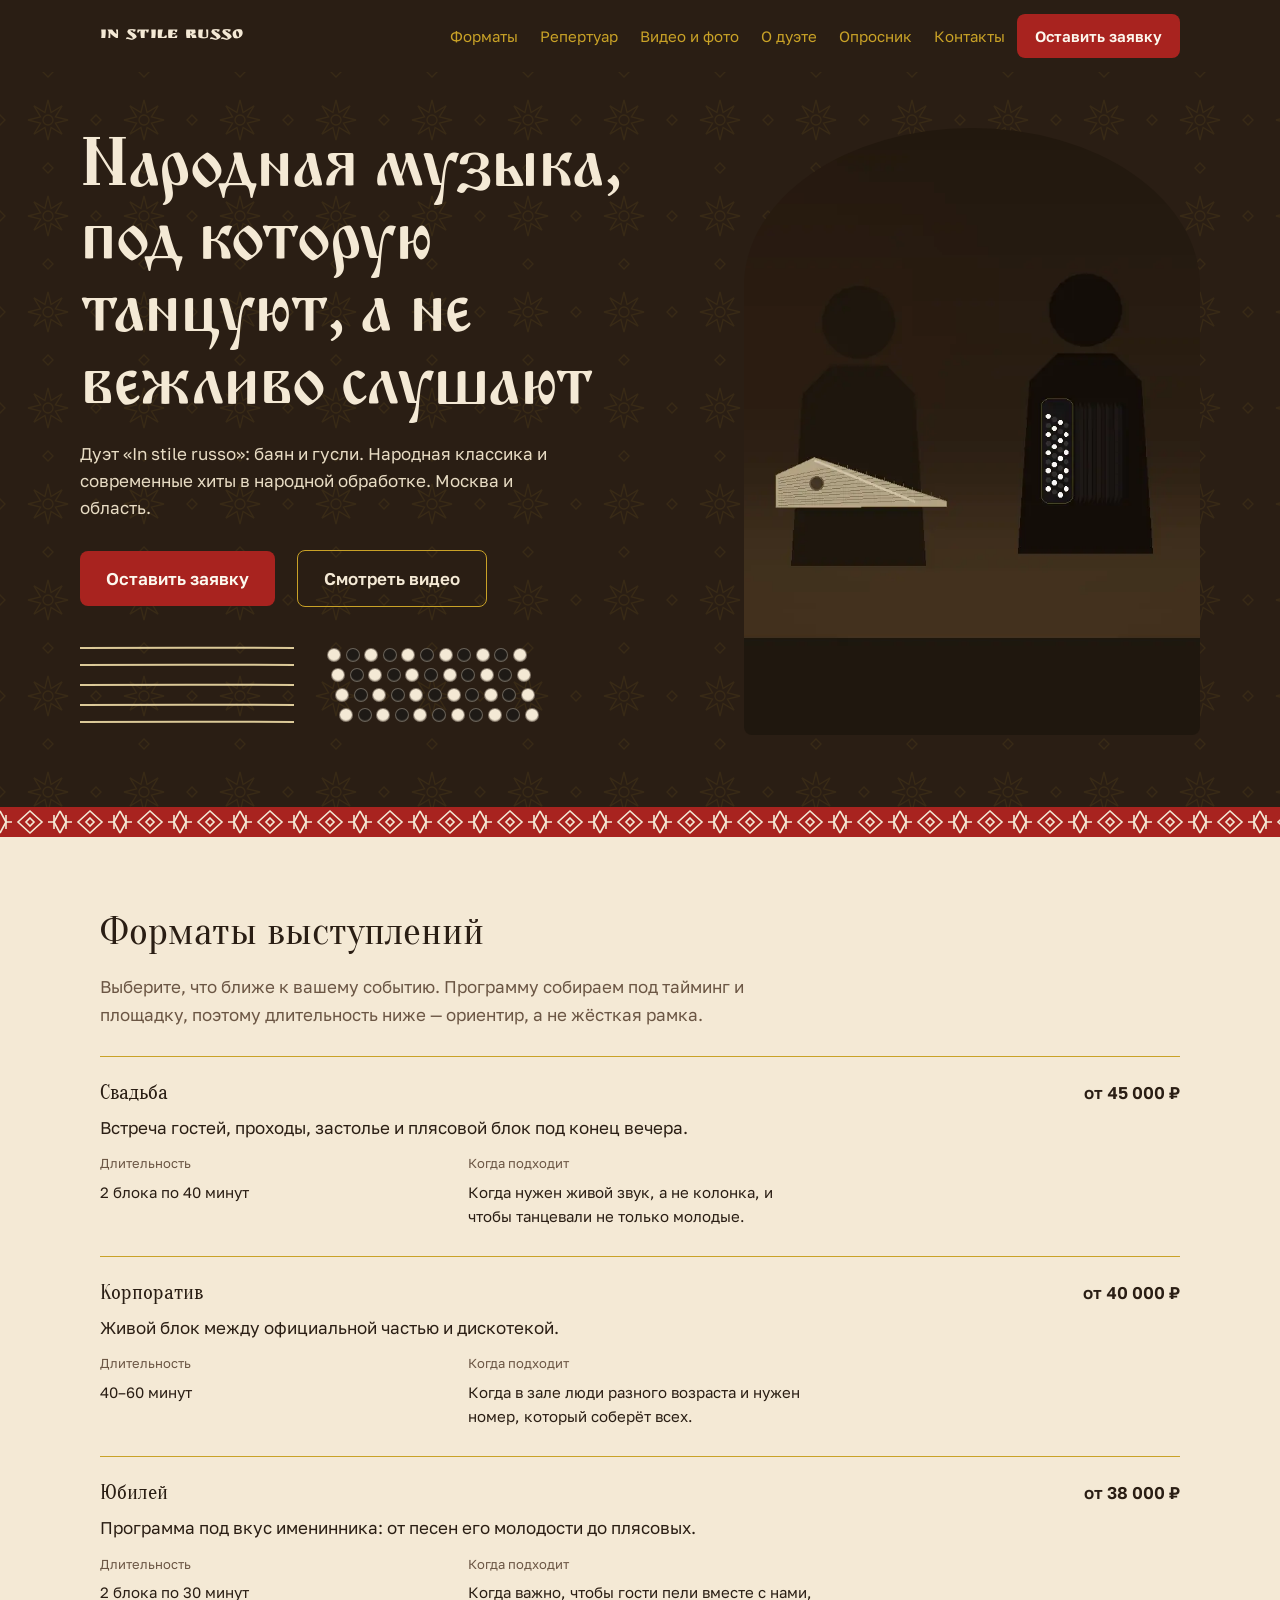
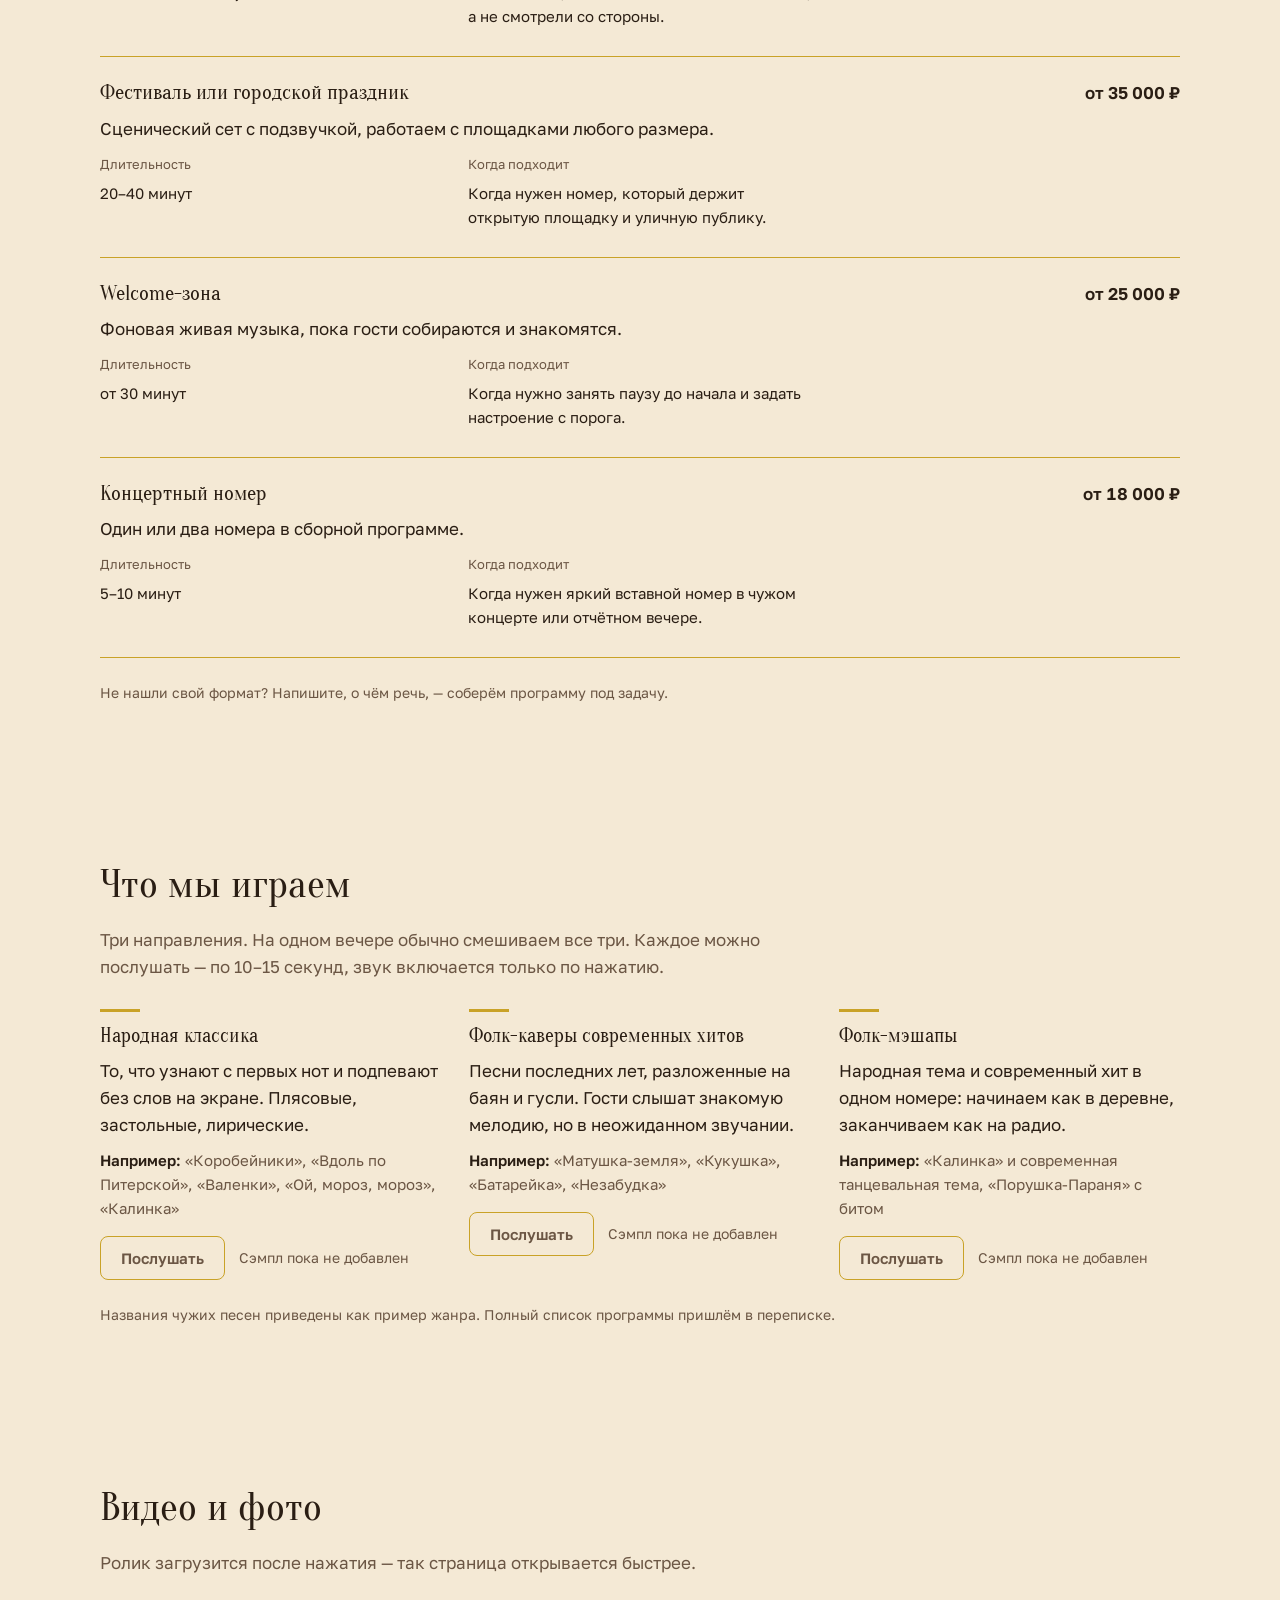
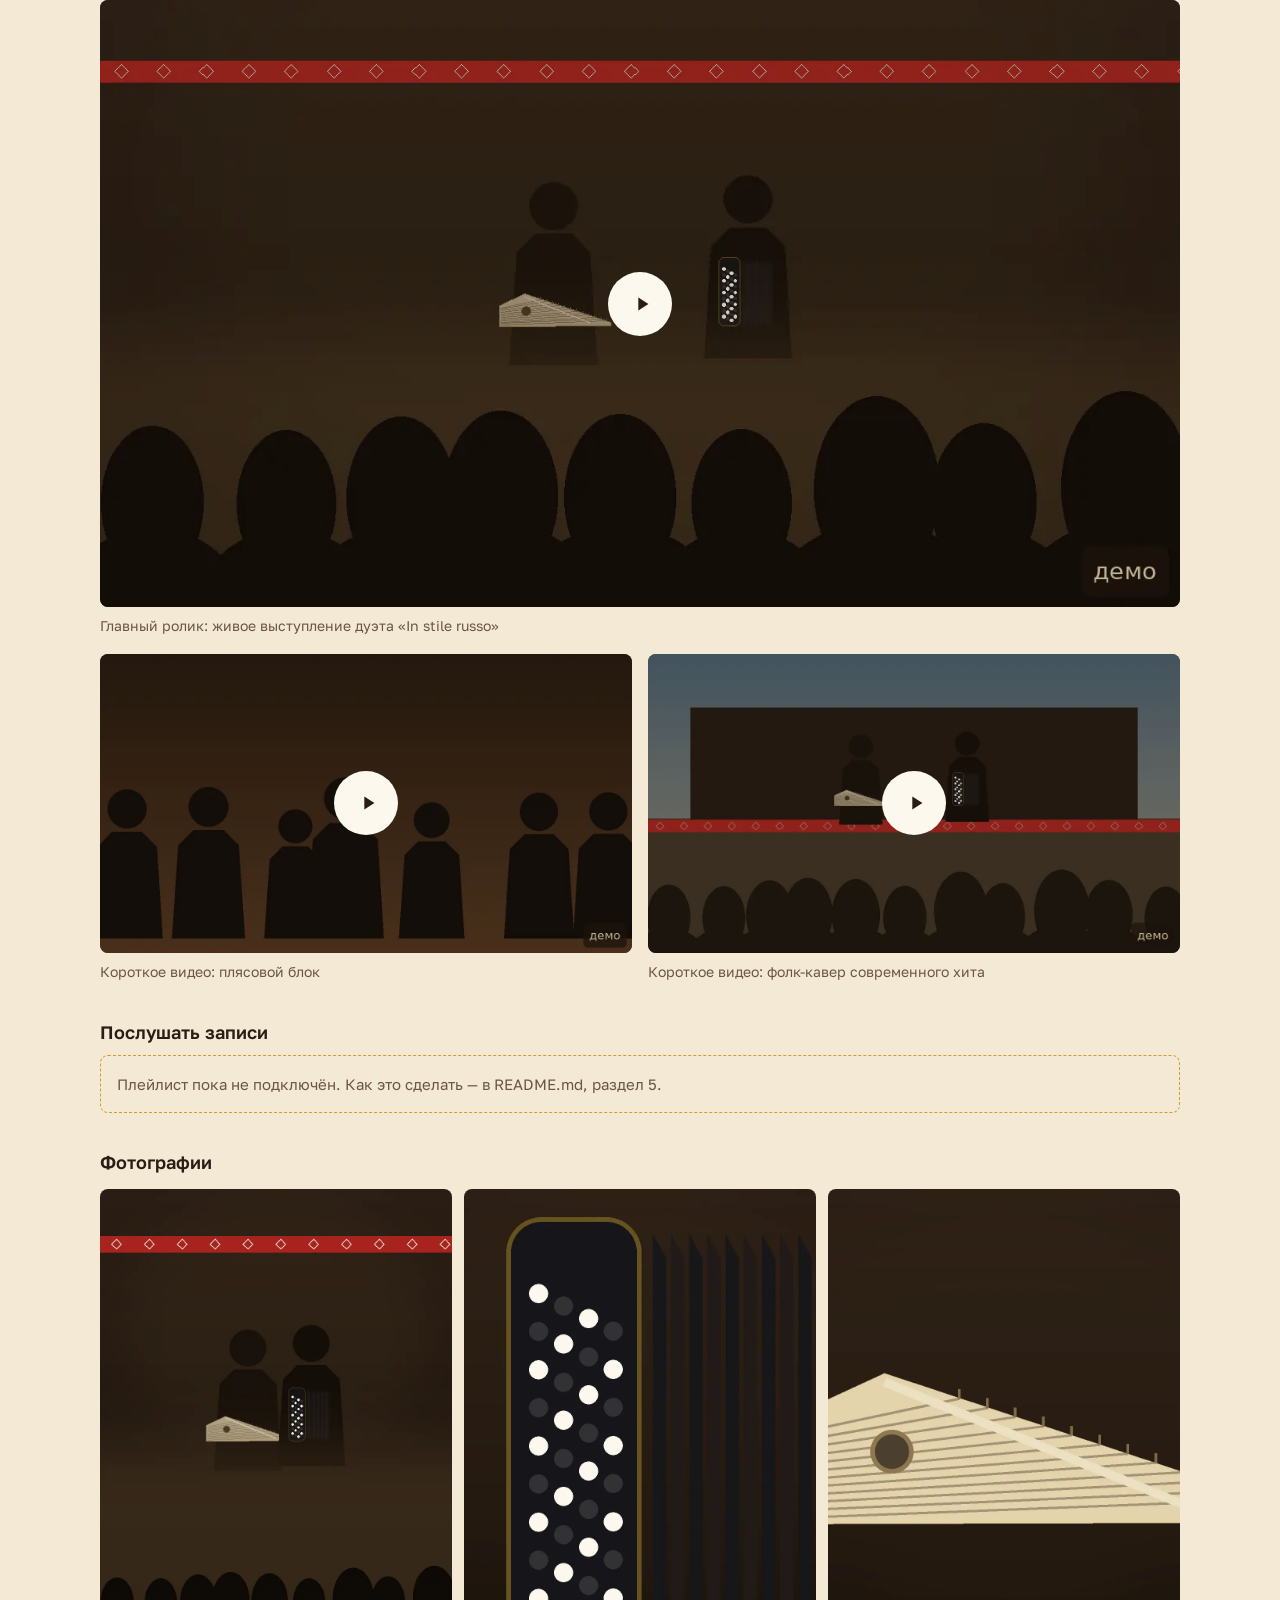
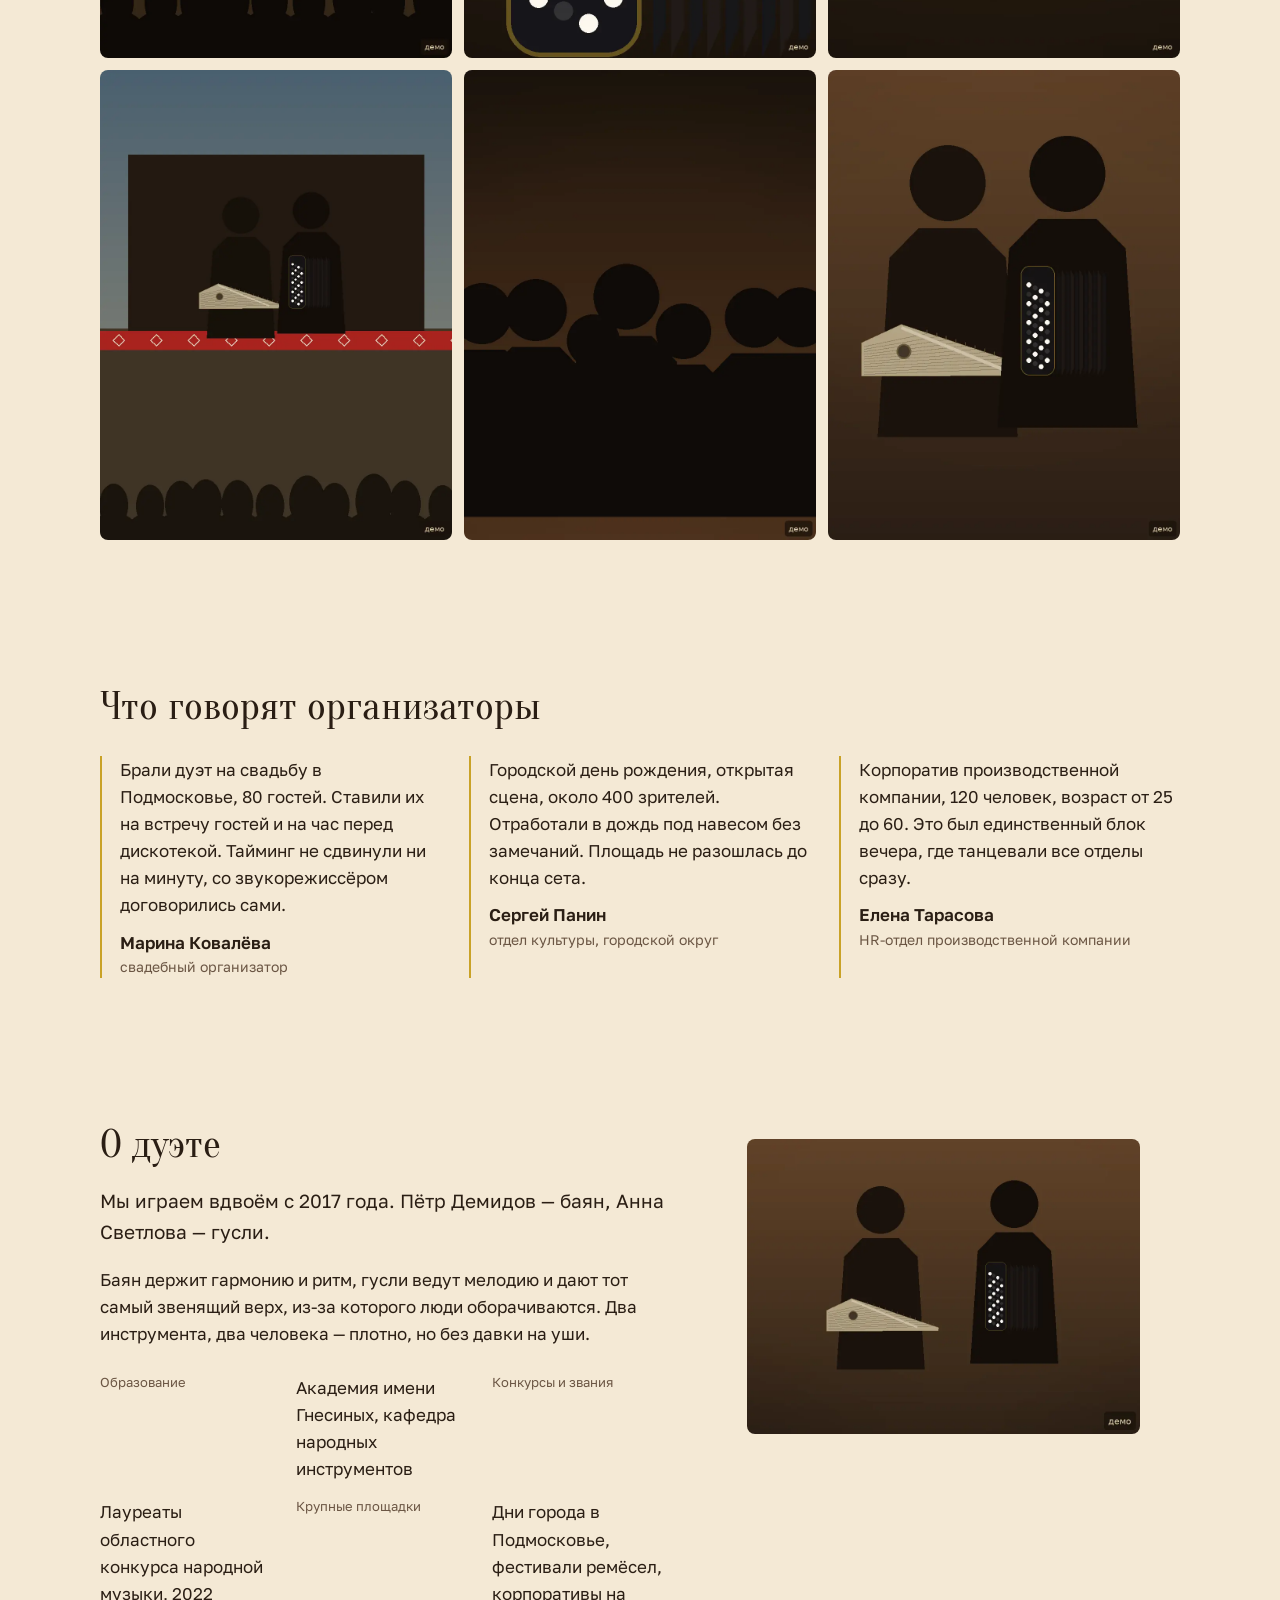
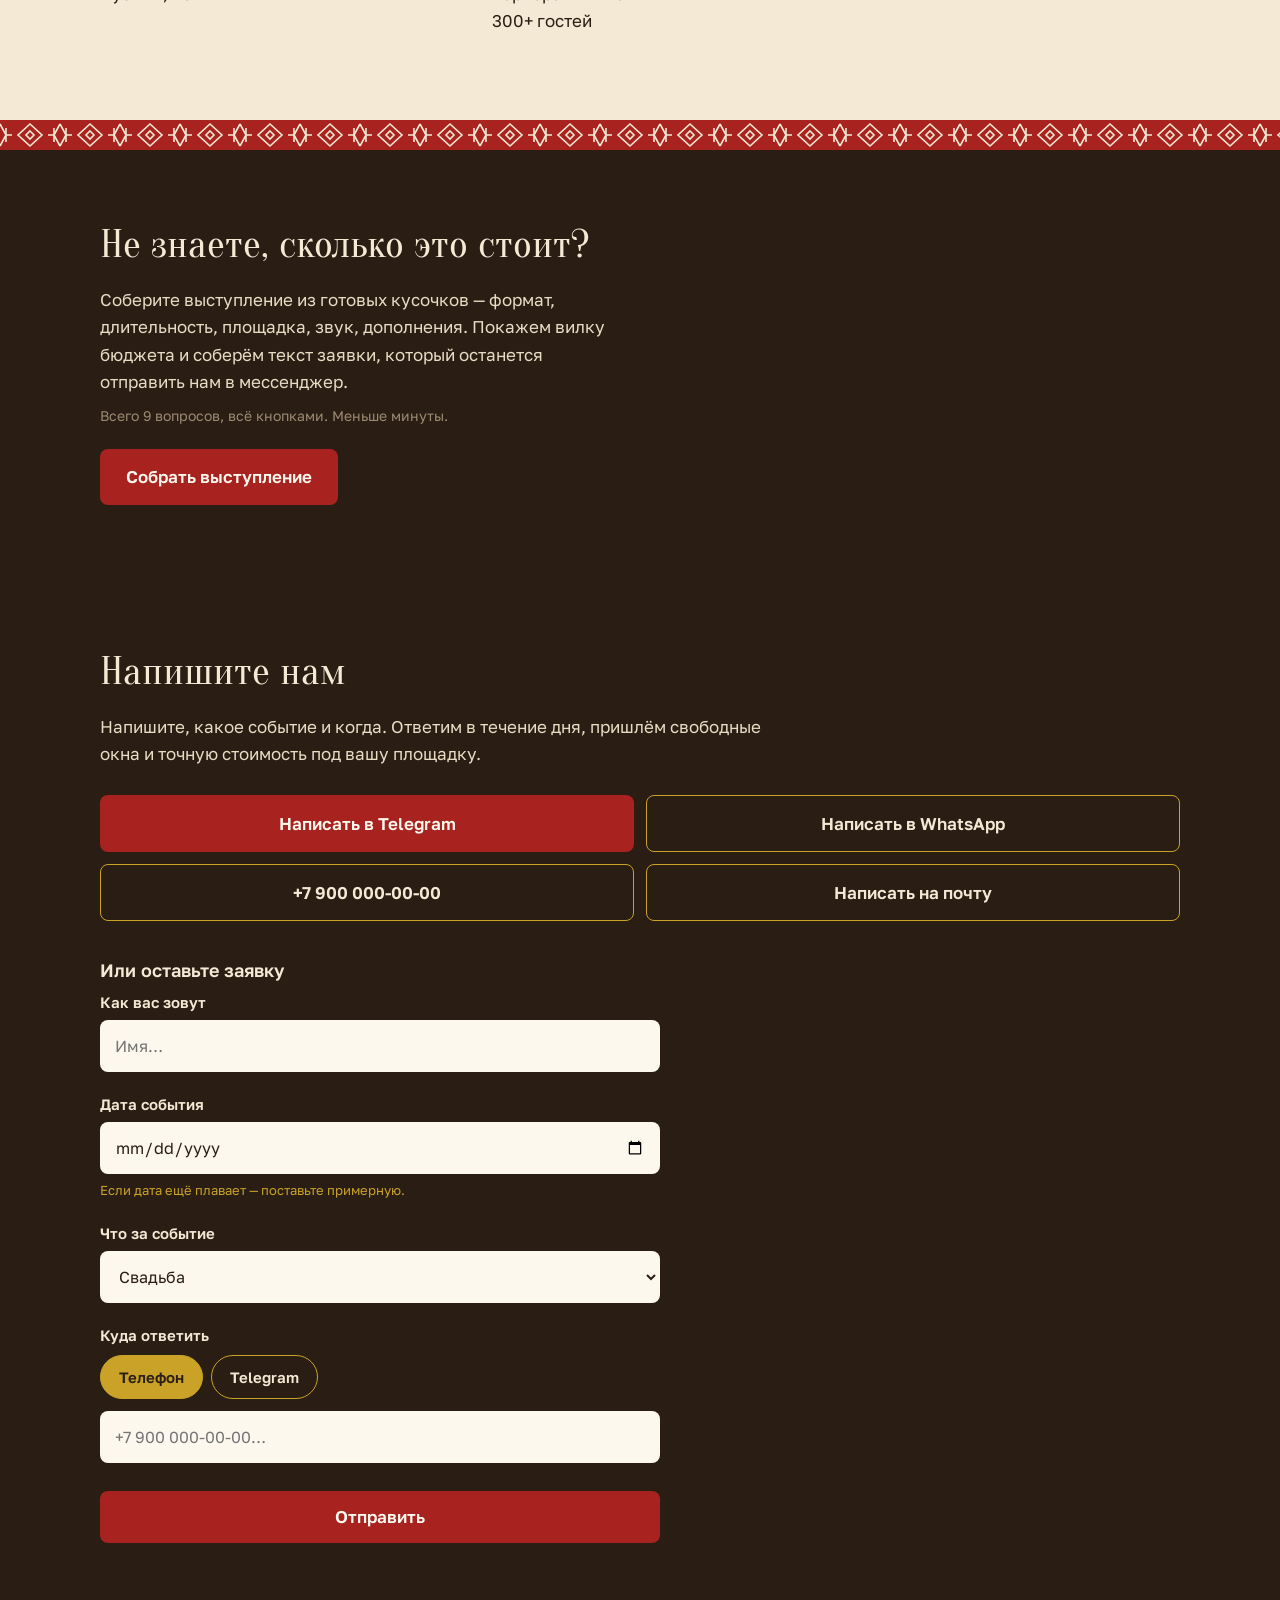
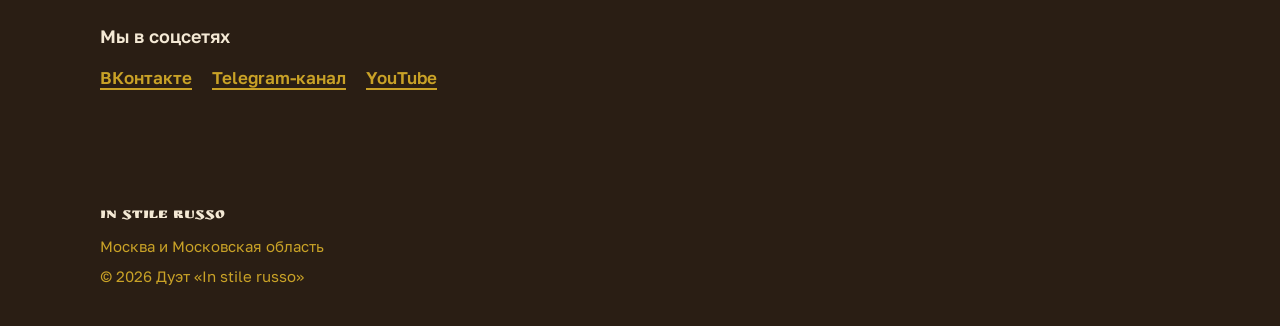
==== commit 38828548: "style: calmer, more consistent look — eight changes from the review 1. Красный — только у действия. " ====
--- a/docs/index.html
+++ b/docs/index.html
@@ -98,7 +98,7 @@
         <p class="hero__subtitle" data-text="hero.subtitle"></p>
         <div class="hero__actions">
           <a class="btn btn--primary" href="#contacts" data-text="cta"></a>
-          <a class="btn btn--ghost hero__video-link" href="#media" data-text="hero.secondaryLink"></a>
+          <a class="btn btn--outline hero__video-link" href="#media" data-text="hero.secondaryLink"></a>
         </div>
         <!-- Два инструмента дуэта. Слева струны гуслей: в покое дуга
              сплющена в прямую линию, при щипке распрямляется и затухает.
--- a/docs/style.css
+++ b/docs/style.css
@@ -45,6 +45,9 @@
   --accent: #a8231f;       /* русский красный с орнаментов: кнопки, ссылки, акцент */
   --accent-soft: #c9a227;  /* латунь струн: линии, узор, струны */
   --muted: #6b5644;        /* второстепенный текст */
+  /* Абзацы на тёмном фоне: светлая дека, чуть приглушённая.
+     Латунь оставлена мелким подписям — её мало, поэтому она и заметна. */
+  --on-ink: #e8dcc4;
 
   --wrap: 1120px;
   --gap: 20px;
@@ -151,12 +154,15 @@
 }
 
 .section { padding-block: 48px; }
-.section--paper { background: var(--white); }
+/* Раньше разделы чередовали два бежевых с контрастом 1.14 к 1 — глаз разницы
+   почти не видел, и граница выглядела ошибкой. Теперь светлая часть одного
+   цвета, разделы отбиваются воздухом и заголовками. */
+.section--paper { background: var(--paper); }
 .section--ink { background: var(--ink); color: var(--paper); }
 
 .section__title { font-size: clamp(26px, 7vw, 40px); }
 .section__intro { max-width: 62ch; color: var(--muted); }
-.section--ink .section__intro { color: var(--accent-soft); }
+.section--ink .section__intro { color: var(--on-ink); }
 .section__note { margin-top: 24px; font-size: 14px; color: var(--muted); }
 .section--ink .section__note { color: var(--accent-soft); }
 
@@ -239,38 +245,22 @@
    половину кнопки — слабый отклик там просто не виден. */
 .btn:active { background: #6b1410; transform: translateY(0) scale(.94); }
 
-/* На тёмном фоне тёмно-красная кнопка сливается — выворачиваем наизнанку */
-.hero .btn--primary,
-.section--ink .btn--primary { background: var(--paper); color: var(--ink); }
-.hero .btn--primary:hover,
-.section--ink .btn--primary:hover { background: var(--white); }
-.hero .btn--primary:active,
-.section--ink .btn--primary:active { background: var(--accent-soft); color: var(--ink); }
+/* Главная кнопка красная везде, в том числе на тёмном фоне: красный на сайте
+   значит одно — «оставить заявку». Раньше на тёмных экранах она выворачивалась
+   в светлую, и одно и то же действие на одном экране было двух цветов. */
 
 .btn--compact { min-height: 44px; padding: 10px 18px; font-size: 15px; }
-
-/* Второстепенная кнопка первого экрана: своя заливка и своя обводка.
-   Раньше это была ссылка с подчёркиванием — рядом с крупной кнопкой
-   заявки она читалась как служебная строчка, а не как действие. */
-.btn--ghost {
-  background: rgba(201, 162, 39, .16);
-  border: 1.5px solid var(--accent-soft);
-  color: var(--paper);
-}
-.btn--ghost:hover { background: rgba(201, 162, 39, .3); }
-.btn--ghost:active {
-  background: var(--accent-soft);
-  color: var(--ink);
-  border-color: var(--accent-soft);
-}
 
 .btn--outline {
   background: transparent;
   border: 1.5px solid var(--accent-soft);
   color: var(--paper);
 }
-.btn--outline:hover { background: rgba(255, 255, 255, .1); }
-.btn--outline:active { background: var(--accent-soft); color: var(--accent); border-color: var(--accent-soft); }
+/* Второстепенная кнопка. Одна на весь сайт: «Смотреть видео», мессенджеры,
+   «Послушать» — всё она. На светлом фоне текст тёмный, на тёмном светлый. */
+.btn--outline:hover { background: rgba(201, 162, 39, .18); }
+.btn--outline:active { background: var(--accent-soft); color: var(--ink); border-color: var(--accent-soft); }
+.section:not(.section--ink) .btn--outline { color: var(--ink); }
 
 /* Подчёркивание не мигает, а выезжает сбоку: полоска растягивается
    от левого края через transform, поэтому вёрстка не пересчитывается. */
@@ -382,7 +372,10 @@
      Половины ровно равные: 1fr и 1fr. Раньше правая колонка была
      шириной по содержимому, и панель выглядела перекошенной. */
   display: grid;
-  grid-template-columns: 1fr 1fr;
+  /* minmax(0, ...), а не просто 1fr: обычный 1fr не даёт колонке стать
+     уже своего содержимого, и ряд кнопок раздвигал половину клавиатуры
+     за счёт половины со струнами. Сколько кнопок влезает, считает скрипт. */
+  grid-template-columns: minmax(0, 1fr) minmax(0, 1fr);
   gap: 16px;
   align-items: center;
   margin-top: 26px;
@@ -523,8 +516,8 @@
 /* Нажатая кнопка уходит вглубь корпуса */
 .keys__btn:active,
 .keys__btn.is-pressed {
-  background: var(--accent);
-  border-color: var(--accent);
+  background: var(--accent-soft);
+  border-color: var(--accent-soft);
   transform: scale(.78);
 }
 
@@ -559,7 +552,7 @@
 .hero__subtitle {
   max-width: 46ch;
   font-size: 17px;
-  color: var(--accent-soft);
+  color: var(--on-ink);
   margin-bottom: 28px;
 }
 .hero__actions { display: flex; flex-wrap: wrap; align-items: center; gap: 16px 22px; }
@@ -592,7 +585,10 @@
   overflow-x: auto;
   scroll-snap-type: x mandatory;
   overscroll-behavior-x: contain;
-  padding-bottom: 10px;
+  /* Системную полосу прокрутки прячем: под лентой и так стоят точки,
+     они показывают и сколько всего карточек, и какая открыта.
+     Прокрутке пальцем это не мешает. */
+  scrollbar-width: none;
   /* лента начинается от самого края экрана */
   margin-inline: calc(var(--gap) * -1);
   /* Отступ по краям равен выступу плюс промежуток между карточками.
@@ -600,6 +596,9 @@
      по центру экрана, как и все остальные. */
   padding-inline: calc(var(--peek) + 12px);
 }
+
+.formats::-webkit-scrollbar,
+.photos::-webkit-scrollbar { width: 0; height: 0; }
 
 .format {
   /* 100% считается от внутренней ширины ленты, а она уже уменьшена
@@ -648,12 +647,12 @@
   transition: background-color 170ms ease, transform 170ms ease;
 }
 .formats__dot[aria-current="true"]::before {
-  background: var(--accent);
+  background: var(--ink);
   transform: scale(1.35);
 }
 /* Отклик на само нажатие: точка на миг становится крупнее и темнее */
 .formats__dot:active::before {
-  background: var(--accent);
+  background: var(--ink);
   transform: scale(1.6);
 }
 
@@ -673,7 +672,7 @@
 }
 .format__price {
   font-weight: 600;
-  color: var(--accent);
+  color: var(--ink);
   font-variant-numeric: tabular-nums;
   white-space: nowrap;
 }
@@ -696,8 +695,18 @@
   font-weight: 400;
   margin: 0 0 10px;
   padding-top: 16px;
-  border-top: 4px solid var(--accent);
-  display: inline-block;
+  position: relative;
+}
+/* Планка одной длины у всех трёх: раньше она тянулась по ширине заголовка
+   и выходила то короткой, то длинной — выглядело случайно. */
+.rep__name::before {
+  content: '';
+  position: absolute;
+  top: 0;
+  left: 0;
+  width: 40px;
+  height: 3px;
+  background: var(--accent-soft);
 }
 .rep__text { margin-bottom: 10px; }
 .rep__examples { font-size: 15px; color: var(--muted); margin: 0; }
@@ -711,25 +720,25 @@
   flex: 0 0 auto;
   min-height: 44px;
   padding: 10px 20px;
-  border: 1.5px solid var(--accent);
-  border-radius: 999px;
+  border: 1.5px solid var(--accent-soft);
+  border-radius: var(--radius);
   background: transparent;
-  color: var(--accent);
+  color: var(--ink);
   font-family: var(--font-text);
   font-size: 15px;
   font-weight: 600;
   cursor: pointer;
   transition: background-color 170ms ease, color 170ms ease, border-color 170ms ease, transform 170ms ease;
 }
-.sample__btn:hover { background: var(--accent); color: var(--white); }
-.sample__btn:active { background: #6b1410; color: var(--white); border-color: #6b1410; transform: scale(.94); }
+.sample__btn:hover { background: rgba(201, 162, 39, .18); }
+.sample__btn:active { background: var(--accent-soft); color: var(--ink); transform: scale(.94); }
 .sample__btn[disabled] {
   border-color: var(--accent-soft);
   color: var(--muted);
   cursor: default;
 }
 .sample__btn[disabled]:hover { background: transparent; color: var(--muted); }
-.sample__btn[aria-pressed="true"] { background: var(--accent); color: var(--white); }
+.sample__btn[aria-pressed="true"] { background: var(--accent-soft); color: var(--ink); }
 
 .sample__track {
   flex: 1 1 auto;
@@ -741,7 +750,7 @@
 }
 .sample__bar {
   height: 100%;
-  background: var(--accent);
+  background: var(--ink);
   transform: scaleX(0);
   transform-origin: left center;
   transition: transform 260ms linear;
@@ -751,7 +760,19 @@
 /* --- 10. Видео, аудио, фото ----------------------------------------------- */
 
 .video { margin-top: 24px; }
-.video-row { display: grid; gap: 16px; margin-top: 16px; }
+/* Короткие ролики на телефоне — лентой вбок, как фото: друг под другом
+   три обложки 16:9 занимали почти три экрана прокрутки. */
+.video-row {
+  display: flex;
+  gap: 12px;
+  margin-top: 16px;
+  overflow-x: auto;
+  scroll-snap-type: x mandatory;
+  overscroll-behavior-x: contain;
+  scrollbar-width: none;
+}
+.video-row::-webkit-scrollbar { width: 0; height: 0; }
+.video-row > * { flex: 0 0 82%; scroll-snap-align: start; scroll-snap-stop: always; }
 
 .video__btn {
   position: relative;
@@ -776,7 +797,7 @@
   display: grid; place-items: center;
   border-radius: 50%;
   background: var(--white);
-  color: var(--accent);
+  color: var(--ink);
   transition: transform 180ms ease;
 }
 .video__btn:hover .video__play { transform: scale(1.05); }
@@ -814,7 +835,7 @@
   overflow-x: auto;
   scroll-snap-type: x mandatory;
   overscroll-behavior-x: contain;
-  padding-bottom: 8px;
+  scrollbar-width: none;           /* полоса прокрутки не нужна: виден край соседнего фото */
 }
 /* Ленте фотографий нужна та же остановка: без неё смах пролистывает
    половину галереи разом. */
@@ -832,7 +853,7 @@
 
 .review {
   margin: 0;                       /* у blockquote есть свой отступ, он тут лишний */
-  border-left: 3px solid var(--accent);
+  border-left: 2px solid var(--accent-soft);
   padding-left: 18px;
 }
 .review__text { margin-bottom: 10px; }
@@ -841,18 +862,9 @@
 
 /* --- 12. О дуэте ---------------------------------------------------------- */
 
-/* Свет в зале гаснет: к концу страницы фон уходит из светлого в тёмный
-   и без стыка переходит в блок контактов. Это не анимация, а обычный
-   градиент — он ничего не стоит и работает даже при выключенном движении.
-   Нижний отступ нужен, чтобы тёмная часть пришлась на пустое место,
-   а не на текст. */
-#about {
-  padding-bottom: 220px;
-  /* Затемнение отмеряем от низа блока, а не в процентах: так оно всегда
-     приходится на пустой отступ и не ложится на текст и фотографию,
-     какой бы длины ни оказался текст. */
-  background: linear-gradient(to bottom, var(--paper) calc(100% - 220px), var(--ink) 100%);
-}
+/* Переход к тёмной части делает красная лента с ромбами сразу после
+   раздела. Раньше тут был ещё градиент из светлого в тёмный — он проходил
+   через серо-бурый и выглядел пятном. */
 
 .about { display: grid; gap: 28px; }
 .about__lead { font-size: 19px; }
@@ -1033,7 +1045,7 @@
 /* --- 13б. Врезка опросника на главной ------------------------------------- */
 
 .teaser { max-width: 46ch; }
-.teaser__text { color: var(--accent-soft); margin-bottom: 10px; }
+.teaser__text { color: var(--on-ink); margin-bottom: 10px; }
 .teaser__note { font-size: 14px; color: var(--muted); margin-bottom: 22px; }
 /* На тёмном фоне обычный приглушённый цвет не читается */
 .section--ink .teaser__note { color: #9b8a72; }
@@ -1134,9 +1146,9 @@
 }
 .stepbar__buttons { display: flex; gap: 10px; flex: 1 1 100%; }
 .stepbar__buttons .btn { flex: 1 1 auto; }
-.stepbar .btn--outline { color: var(--accent); border-color: var(--accent); }
-.stepbar .btn--outline:hover { background: rgba(168, 35, 31, .1); }
-.stepbar .btn--outline:active { background: var(--accent); color: var(--white); }
+.stepbar .btn--outline { color: var(--ink); border-color: var(--accent-soft); }
+.stepbar .btn--outline:hover { background: rgba(201, 162, 39, .18); }
+.stepbar .btn--outline:active { background: var(--accent-soft); color: var(--ink); }
 
 @media (min-width: 700px) {
   .stepbar__sum { flex: 1 1 auto; font-size: 22px; }
@@ -1178,16 +1190,19 @@
   width: 52px;
   padding: 0;
   background: var(--paper);
-  color: var(--accent);
+  color: var(--ink);
   border: 1.5px solid var(--accent-soft);
 }
 .sticky .btn--icon:hover { background: var(--accent-soft); }
-.sticky .btn--icon:active { background: var(--accent); color: var(--white); border-color: var(--accent); }
+.sticky .btn--icon:active { background: var(--accent-soft); color: var(--ink); border-color: var(--accent-soft); }
 .sticky .btn--icon svg { width: 22px; height: 22px; }
 
 /* Пока панель видна, добавляем воздух внизу страницы,
    чтобы она не накрывала последний блок и фокус на нём. */
-body.has-sticky { padding-bottom: 84px; }
+/* Место под липкую кнопку держим внутри подвала: он тёмный. Раньше отступ
+   был у всей страницы, светлого цвета, и под тёмным подвалом торчала
+   бежевая полоса. */
+body.has-sticky .footer { padding-bottom: calc(32px + 84px); }
 
 /* --- 15a. Появление трёх секций при скролле -------------------------------
    Класс .ready ставится скриптом после загрузки разметки. Без скриптов
@@ -1255,7 +1270,8 @@
   .hero__actions .btn { flex: 0 0 auto; }
   .hero__photo { aspect-ratio: 16 / 9; }
 
-  .video-row { grid-template-columns: 1fr 1fr; }
+  .video-row { display: grid; grid-template-columns: 1fr 1fr; gap: 16px; overflow: visible; }
+  .video-row > * { flex: none; }
   .photos { display: grid; grid-template-columns: repeat(3, 1fr); overflow: visible; }
   .photos li { flex: none; }
 
@@ -1283,7 +1299,16 @@
   .formats__dots { display: none; }
 
   .format__head { flex-wrap: nowrap; }
-  .format__meta { grid-template-columns: repeat(3, 1fr); gap: 6px 24px; }
+  /* Подпись и значение идут в разметке подряд, а сетка раскладывала их
+     по ячейкам по очереди — пары разрывались и значение уезжало в чужую
+     колонку. Две строки и заполнение по столбцам держат пару вместе. */
+  .format__meta {
+    grid-template-columns: repeat(3, 1fr);
+    grid-template-rows: auto auto;
+    grid-auto-flow: column;
+    gap: 6px 24px;
+    align-items: start;
+  }
 
   .about { grid-template-columns: 1.2fr 1fr; align-items: start; gap: 40px; }
   .credentials { display: grid; grid-template-columns: repeat(3, 1fr); gap: 0 20px; }
@@ -1304,13 +1329,13 @@
   /* Места хватает — половины шире, но по-прежнему равные.
      Высоту струнам здесь не задаём: она должна остаться той же,
      что у клавиатуры, иначе половины разъедутся по вертикали. */
-  .duet { grid-template-columns: 1fr 1fr; gap: 32px; align-items: center; margin-top: 28px; }
+  .duet { grid-template-columns: minmax(0, 1fr) minmax(0, 1fr); gap: 32px; align-items: center; margin-top: 28px; }
   .hero__figure { margin: 0; }
   .hero__photo { aspect-ratio: 3 / 4; }
 
   /* Липкая панель нужна только там, где нет шапки под рукой */
   .sticky { display: none; }
-  body.has-sticky { padding-bottom: 0; }
+  body.has-sticky .footer { padding-bottom: 32px; }
 
   .form { max-width: 560px; }
 }
